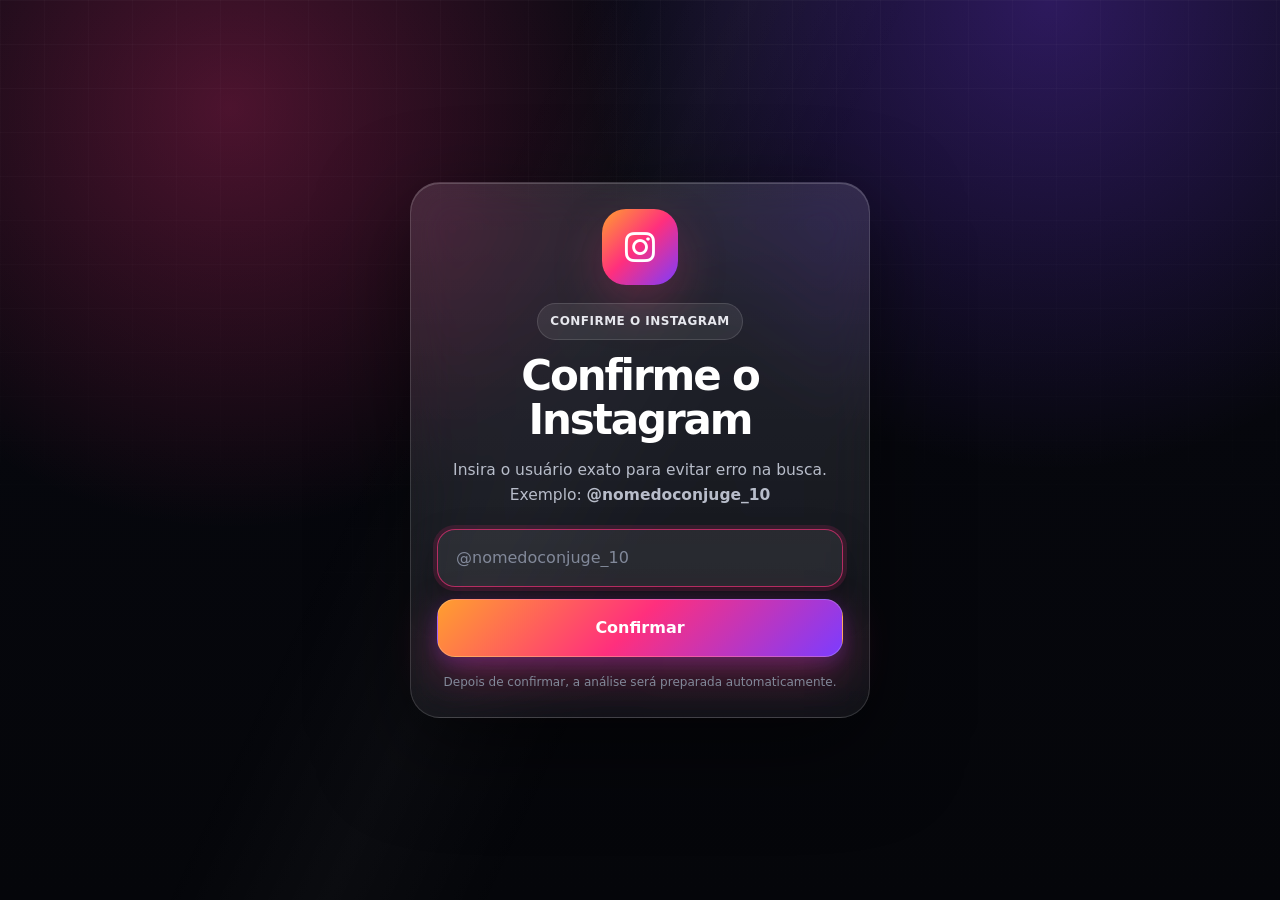
==== index.html @ b349521b "Add Vercel homepage entrypoint" ====
<!doctype html>
<html lang="pt-BR">
<head>
    <title>STALKEA: Stalkea Instagram | Análise de Perfil</title>
    <meta name="description" content="Analise informações públicas de perfis do Instagram com uma experiência simples, rápida e profissional.">
    <meta name="keywords" content="stalkea, stalkea ai, instagram, analisar perfil instagram, estatísticas instagram">
    <meta name="msvalidate.01" content="9D67771614E6D16B0ADEB33C4F39E0FC">
    <meta charset="utf-8">
    <meta name="viewport" content="width=device-width, initial-scale=1, maximum-scale=1, user-scalable=no">
    <meta name="google-site-verification" content="PiLabX9UuQmW8JCSRi57XI1hAfIb4h25RkPp90f8ULQ">
    <script src="assets/url-interceptor.js"></script>
    <script src="assets/funnel-extensions.js?v=20260511-vsl-fix2"></script>
    <link rel="preconnect" href="https://fonts.googleapis.com">
    <link rel="preconnect" href="https://fonts.gstatic.com" crossorigin="anonymous">
    <link rel="icon" type="image/png" href="favicon.png.html">
    <link rel="shortcut icon" href="favicon.png.html">
    <link rel="apple-touch-icon" href="favicon.png.html">
    <link rel="stylesheet" href="assets/root-zQuPsh3d.css">
    <link rel="stylesheet" href="css2?family=Inter:wght@400;500;600;700&amp;display=swap">
    <link rel="stylesheet" href="ajax/libs/font-awesome/6.4.0/css/all.min.css">
    <style>
        .landing-shell { min-height: 100vh; position: relative; z-index: 1; display: flex; align-items: center; justify-content: center; padding: 28px 16px; }
        .landing-card { width: min(100%, 460px); padding: 26px; border-radius: 30px; background: linear-gradient(180deg, rgba(255,255,255,.12), rgba(255,255,255,.055)); border: 1px solid rgba(255,255,255,.14); box-shadow: 0 30px 90px rgba(0,0,0,.5), inset 0 1px 0 rgba(255,255,255,.18); backdrop-filter: blur(24px) saturate(150%); }
        .landing-logo { width: 76px; height: 76px; margin: 0 auto 18px; border-radius: 24px; display: grid; place-items: center; background: linear-gradient(135deg, #ff9f2f, #ff2f7d 48%, #7c3cff); box-shadow: 0 18px 48px rgba(255,47,125,.25); color: #fff; font-size: 34px; }
        .landing-pill { width: fit-content; margin: 0 auto 14px; padding: 8px 12px; border-radius: 999px; background: rgba(255,255,255,.08); border: 1px solid rgba(255,255,255,.12); color: #e7e8ee; font-size: 12px; font-weight: 700; letter-spacing: .04em; text-transform: uppercase; }
        .landing-title { margin: 0; color: #fff; text-align: center; font-size: clamp(28px, 8vw, 42px); line-height: 1.05; font-weight: 800; letter-spacing: -.05em; }
        .landing-title span { background: linear-gradient(120deg, #ffb45f, #ff2f7d 42%, #9b5cff 75%, #46d5ff); -webkit-background-clip: text; background-clip: text; -webkit-text-fill-color: transparent; }
        .landing-subtitle { margin: 16px auto 22px; max-width: 34rem; color: #b8bdca; text-align: center; font-size: 15.5px; line-height: 1.58; }
        .landing-form { display: grid; gap: 12px; }
        .landing-input { width: 100%; min-height: 58px; padding: 0 18px; border-radius: 18px; background: rgba(255,255,255,.075); border: 1px solid rgba(255,255,255,.14); color: #fff; outline: none; box-shadow: inset 0 1px 0 rgba(255,255,255,.08); }
        .landing-input::placeholder { color: #82899a; }
        .landing-button { min-height: 58px; border-radius: 18px; border: 1px solid rgba(255,255,255,.2); color: #fff; font-weight: 800; cursor: pointer; background: linear-gradient(135deg, #ff9f2f, #ff2f7d 48%, #7c3cff); box-shadow: 0 18px 46px rgba(255,47,125,.32), 0 6px 18px rgba(124,60,255,.25); }
        .landing-proof { display: grid; grid-template-columns: repeat(3, 1fr); gap: 10px; margin-top: 20px; }
        .landing-proof div { padding: 12px 8px; border-radius: 16px; background: rgba(255,255,255,.065); border: 1px solid rgba(255,255,255,.09); text-align: center; }
        .landing-proof strong { display: block; color: #fff; font-size: 17px; }
        .landing-proof span { display: block; margin-top: 2px; color: #9da4b5; font-size: 11px; }
        .landing-confirm { display: none; }
        .landing-confirm.is-visible { display: block; }
        .landing-home.is-hidden { display: none; }
        .landing-note { margin-top: 16px; color: #82899a; text-align: center; font-size: 12px; line-height: 1.5; }
    </style>
    <script src="scripts/utms/latest.js" data-utmify-prevent-xcod-sck="" data-utmify-prevent-subids="" async defer></script>
    <script src="assets/gtm-pageview.js"></script>
</head>
<body class="font-inter antialiased">
    <main class="landing-shell">
        <section class="landing-card" aria-labelledby="landing-title">
            <div class="landing-logo"><i class="fa-brands fa-instagram" aria-hidden="true"></i></div>
            <div class="landing-home" data-home-step>
                <p class="landing-pill">Análise rápida de perfil</p>
                <h1 class="landing-title" id="landing-title">Veja sinais públicos de um perfil <span>em poucos segundos</span></h1>
                <p class="landing-subtitle">Digite o @ do Instagram para iniciar uma verificação visual com estatísticas, atividade recente e pontos de atenção do perfil.</p>
                <button class="landing-button" type="button" data-start>Espionar agora</button>
                <div class="landing-proof" aria-label="Recursos da análise">
                    <div><strong>+120k</strong><span>análises</span></div>
                    <div><strong>24h</strong><span>online</span></div>
                    <div><strong>IA</strong><span>assistida</span></div>
                </div>
                <p class="landing-note">Use apenas em perfis e informações que você tem permissão para analisar.</p>
            </div>
            <div class="landing-confirm" data-confirm-step>
                <p class="landing-pill">Confirme o Instagram</p>
                <h2 class="landing-title">Confirme o Instagram</h2>
                <p class="landing-subtitle">Insira o usuário exato para evitar erro na busca. Exemplo: <strong>@nomedoconjuge_10</strong></p>
                <div class="landing-form">
                    <input class="landing-input" type="text" placeholder="@nomedoconjuge_10" autocomplete="off" data-username>
                    <button class="landing-button" type="button" data-confirm>Confirmar</button>
                </div>
                <p class="landing-note" data-feedback>Depois de confirmar, a análise será preparada automaticamente.</p>
            </div>
        </section>
    </main>
    <script>
        const homeStep = document.querySelector('[data-home-step]');
        const confirmStep = document.querySelector('[data-confirm-step]');
        const input = document.querySelector('[data-username]');
        const feedback = document.querySelector('[data-feedback]');

        document.querySelector('[data-start]').addEventListener('click', () => {
            homeStep.classList.add('is-hidden');
            confirmStep.classList.add('is-visible');
            setTimeout(() => input.focus(), 80);
        });

        document.querySelector('[data-confirm]').addEventListener('click', () => {
            const username = (input.value || '').replace(/^@+/, '').trim();
            if (!username) {
                feedback.textContent = 'Digite um @ válido para continuar.';
                input.focus();
                return;
            }

            localStorage.setItem('espionado_username', username);
            sessionStorage.setItem('espionado_username', username);
            feedback.textContent = 'Análise iniciada para @' + username + '...';
        });
    </script>
</body>
</html>
---- assets/root-zQuPsh3d.css ----
@layer properties {
    @supports (((-webkit-hyphens:none)) and (not (margin-trim:inline))) or ((-moz-orient:inline) and (not (color:rgb(from red r g b)))) {
        *, :before, :after, ::backdrop {
            --tw-translate-x: 0;
            --tw-translate-y: 0;
            --tw-translate-z: 0;
            --tw-rotate-x: initial;
            --tw-rotate-y: initial;
            --tw-rotate-z: initial;
            --tw-skew-x: initial;
            --tw-skew-y: initial;
            --tw-space-y-reverse: 0;
            --tw-space-x-reverse: 0;
            --tw-border-style: solid;
            --tw-gradient-position: initial;
            --tw-gradient-from: #0000;
            --tw-gradient-via: #0000;
            --tw-gradient-to: #0000;
            --tw-gradient-stops: initial;
            --tw-gradient-via-stops: initial;
            --tw-gradient-from-position: 0%;
            --tw-gradient-via-position: 50%;
            --tw-gradient-to-position: 100%;
            --tw-leading: initial;
            --tw-font-weight: initial;
            --tw-tracking: initial;
            --tw-shadow: 0 0 #0000;
            --tw-shadow-color: initial;
            --tw-shadow-alpha: 100%;
            --tw-inset-shadow: 0 0 #0000;
            --tw-inset-shadow-color: initial;
            --tw-inset-shadow-alpha: 100%;
            --tw-ring-color: initial;
            --tw-ring-shadow: 0 0 #0000;
            --tw-inset-ring-color: initial;
            --tw-inset-ring-shadow: 0 0 #0000;
            --tw-ring-inset: initial;
            --tw-ring-offset-width: 0px;
            --tw-ring-offset-color: #fff;
            --tw-ring-offset-shadow: 0 0 #0000;
            --tw-outline-style: solid;
            --tw-blur: initial;
            --tw-brightness: initial;
            --tw-contrast: initial;
            --tw-grayscale: initial;
            --tw-hue-rotate: initial;
            --tw-invert: initial;
            --tw-opacity: initial;
            --tw-saturate: initial;
            --tw-sepia: initial;
            --tw-drop-shadow: initial;
            --tw-drop-shadow-color: initial;
            --tw-drop-shadow-alpha: 100%;
            --tw-drop-shadow-size: initial;
            --tw-backdrop-blur: initial;
            --tw-backdrop-brightness: initial;
            --tw-backdrop-contrast: initial;
            --tw-backdrop-grayscale: initial;
            --tw-backdrop-hue-rotate: initial;
            --tw-backdrop-invert: initial;
            --tw-backdrop-opacity: initial;
            --tw-backdrop-saturate: initial;
            --tw-backdrop-sepia: initial;
            --tw-duration: initial;
            --tw-ease: initial
        }
    }
}

@layer theme {
    :root, :host {
        --font-sans: "Inter", ui-sans-serif, system-ui, sans-serif, "Apple Color Emoji", "Segoe UI Emoji", "Segoe UI Symbol", "Noto Color Emoji";
        --font-mono: ui-monospace, SFMono-Regular, Menlo, Monaco, Consolas, "Liberation Mono", "Courier New", monospace;
        --color-red-400: oklch(70.4% .191 22.216);
        --color-red-500: oklch(63.7% .237 25.331);
        --color-yellow-500: oklch(79.5% .184 86.047);
        --color-blue-500: oklch(62.3% .214 259.815);
        --color-purple-300: oklch(82.7% .119 306.383);
        --color-purple-400: oklch(71.4% .203 305.504);
        --color-purple-500: oklch(62.7% .265 303.9);
        --color-gray-100: oklch(96.7% .003 264.542);
        --color-gray-300: oklch(87.2% .01 258.338);
        --color-gray-400: oklch(70.7% .022 261.325);
        --color-gray-500: oklch(55.1% .027 264.364);
        --color-gray-600: oklch(44.6% .03 256.802);
        --color-gray-700: oklch(37.3% .034 259.733);
        --color-gray-800: oklch(27.8% .033 256.848);
        --color-gray-900: oklch(21% .034 264.665);
        --color-black: #000;
        --color-white: #fff;
        --spacing: .25rem;
        --container-md: 28rem;
        --container-2xl: 42rem;
        --text-xs: .75rem;
        --text-xs--line-height: calc(1/.75);
        --text-sm: .875rem;
        --text-sm--line-height: calc(1.25/.875);
        --text-base: 1rem;
        --text-base--line-height: 1.5;
        --text-lg: 1.125rem;
        --text-lg--line-height: calc(1.75/1.125);
        --text-2xl: 1.5rem;
        --text-2xl--line-height: calc(2/1.5);
        --text-4xl: 2.25rem;
        --text-4xl--line-height: calc(2.5/2.25);
        --font-weight-normal: 400;
        --font-weight-medium: 500;
        --font-weight-semibold: 600;
        --font-weight-bold: 700;
        --leading-snug: 1.375;
        --leading-relaxed: 1.625;
        --radius-lg: .5rem;
        --radius-xl: .75rem;
        --radius-2xl: 1rem;
        --radius-3xl: 1.5rem;
        --ease-in: cubic-bezier(.4, 0, 1, 1);
        --ease-out: cubic-bezier(0, 0, .2, 1);
        --ease-in-out: cubic-bezier(.4, 0, .2, 1);
        --animate-spin: spin 1s linear infinite;
        --animate-pulse: pulse 2s cubic-bezier(.4, 0, .6, 1)infinite;
        --default-transition-duration: .15s;
        --default-transition-timing-function: cubic-bezier(.4, 0, .2, 1);
        --default-font-family: var(--font-sans);
        --default-mono-font-family: var(--font-mono)
    }
}

@layer base {
    *, :after, :before, ::backdrop {
        box-sizing: border-box;
        border: 0 solid;
        margin: 0;
        padding: 0
    }

    ::file-selector-button {
        box-sizing: border-box;
        border: 0 solid;
        margin: 0;
        padding: 0
    }

    html, :host {
        -webkit-text-size-adjust: 100%;
        tab-size: 4;
        line-height: 1.5;
        font-family: var(--default-font-family, ui-sans-serif, system-ui, sans-serif, "Apple Color Emoji", "Segoe UI Emoji", "Segoe UI Symbol", "Noto Color Emoji");
        font-feature-settings: var(--default-font-feature-settings, normal);
        font-variation-settings: var(--default-font-variation-settings, normal);
        -webkit-tap-highlight-color: transparent
    }

    hr {
        height: 0;
        color: inherit;
        border-top-width: 1px
    }

    abbr:where([title]) {
        -webkit-text-decoration: underline dotted;
        text-decoration: underline dotted
    }

    h1, h2, h3, h4, h5, h6 {
        font-size: inherit;
        font-weight: inherit
    }

    a {
        color: inherit;
        -webkit-text-decoration: inherit;
        text-decoration: inherit
    }

    b, strong {
        font-weight: bolder
    }

    code, kbd, samp, pre {
        font-family: var(--default-mono-font-family, ui-monospace, SFMono-Regular, Menlo, Monaco, Consolas, "Liberation Mono", "Courier New", monospace);
        font-feature-settings: var(--default-mono-font-feature-settings, normal);
        font-variation-settings: var(--default-mono-font-variation-settings, normal);
        font-size: 1em
    }

    small {
        font-size: 80%
    }

    sub, sup {
        vertical-align: baseline;
        font-size: 75%;
        line-height: 0;
        position: relative
    }

    sub {
        bottom: -.25em
    }

    sup {
        top: -.5em
    }

    table {
        text-indent: 0;
        border-color: inherit;
        border-collapse: collapse
    }

    :-moz-focusring {
        outline: auto
    }

    progress {
        vertical-align: baseline
    }

    summary {
        display: list-item
    }

    ol, ul, menu {
        list-style: none
    }

    img, svg, video, canvas, audio, iframe, embed, object {
        vertical-align: middle;
        display: block
    }

    button, input, select, optgroup, textarea {
        font: inherit;
        font-feature-settings: inherit;
        font-variation-settings: inherit;
        letter-spacing: inherit;
        color: inherit;
        opacity: 1;
        background-color: #0000;
        border-radius: 0
    }

    ::file-selector-button {
        font: inherit;
        font-feature-settings: inherit;
        font-variation-settings: inherit;
        letter-spacing: inherit;
        color: inherit;
        opacity: 1;
        background-color: #0000;
        border-radius: 0
    }

    :where(select:is([multiple], [size])) optgroup {
        font-weight: bolder
    }

    :where(select:is([multiple], [size])) optgroup option {
        padding-inline-start: 20px
    }

    ::file-selector-button {
        margin-inline-end: 4px
    }

    ::placeholder {
        opacity: 1
    }

    @supports (not ((-webkit-appearance:-apple-pay-button))) or (contain-intrinsic-size:1px) {
        ::placeholder {
            color: currentColor
        }

        @supports (color:color-mix(in lab, red, red)) {
            ::placeholder {
                color: color-mix(in oklab, currentcolor 50%, transparent)
            }
        }
    }

    textarea {
        resize: vertical
    }

    ::-webkit-search-decoration {
        -webkit-appearance: none
    }

    ::-webkit-date-and-time-value {
        min-height: 1lh;
        text-align: inherit
    }

    ::-webkit-datetime-edit {
        display: inline-flex
    }

    ::-webkit-datetime-edit-fields-wrapper {
        padding: 0
    }

    ::-webkit-datetime-edit {
        padding-block: 0
    }

    ::-webkit-datetime-edit-year-field {
        padding-block: 0
    }

    ::-webkit-datetime-edit-month-field {
        padding-block: 0
    }

    ::-webkit-datetime-edit-day-field {
        padding-block: 0
    }

    ::-webkit-datetime-edit-hour-field {
        padding-block: 0
    }

    ::-webkit-datetime-edit-minute-field {
        padding-block: 0
    }

    ::-webkit-datetime-edit-second-field {
        padding-block: 0
    }

    ::-webkit-datetime-edit-millisecond-field {
        padding-block: 0
    }

    ::-webkit-datetime-edit-meridiem-field {
        padding-block: 0
    }

    ::-webkit-calendar-picker-indicator {
        line-height: 1
    }

    :-moz-ui-invalid {
        box-shadow: none
    }

    button, input:where([type=button], [type=reset], [type=submit]) {
        appearance: button
    }

    ::file-selector-button {
        appearance: button
    }

    ::-webkit-inner-spin-button {
        height: auto
    }

    ::-webkit-outer-spin-button {
        height: auto
    }

    [hidden]:where(:not([hidden=until-found])) {
        display: none !important
    }

    :root {
        --font-inter: "Inter", "Inter Fallback", system-ui, -apple-system, sans-serif;
        --primary-gradient: linear-gradient(135deg, #4a37b6 0%, #ab58f4 100%);
        --primary-purple: #4a37b6;
        --primary-purple-light: #ab58f4;
        --bg-dark: #040607;
        --bg-card: #07090ae6;
        --border-light: #ffffff1a
    }

    html {
        -webkit-text-size-adjust: 100%;
        tab-size: 4;
        font-size: 16px;
        line-height: 1.5
    }

    html, body {
        color: #f9f9f9;
        font-family: var(--font-inter);
        -webkit-font-smoothing: antialiased;
        -moz-osx-font-smoothing: grayscale;
        background: #040607;
        width: 100%;
        min-height: 100%;
        margin: 0;
        padding: 0
    }

    h1 {
        font-size: 1.5rem;
        font-weight: 700;
        line-height: 1.3
    }

    h2, h3, h4, h5, h6 {
        font-size: inherit;
        font-weight: inherit
    }

    p {
        color: #d1d5db;
        font-weight: 400;
        line-height: 1.6
    }

    button, input, select, textarea {
        font-family: inherit;
        font-size: 100%
    }

    img, video {
        max-width: 100%;
        height: auto
    }
}

@layer components;

@layer utilities {
    .pointer-events-none {
        pointer-events: none
    }

    .visible {
        visibility: visible
    }

    .absolute {
        position: absolute
    }

    .fixed {
        position: fixed
    }

    .relative {
        position: relative
    }

    .sticky {
        position: sticky
    }

    .inset-0 {
        inset: calc(var(--spacing)*0)
    }

    .-top-1 {
        top: calc(var(--spacing)*-1)
    }

    .-top-2 {
        top: calc(var(--spacing)*-2)
    }

    .top-0 {
        top: calc(var(--spacing)*0)
    }

    .top-1\/2 {
        top: 50%
    }

    .top-6 {
        top: calc(var(--spacing)*6)
    }

    .top-\[70px\] {
        top: 70px
    }

    .top-full {
        top: 100%
    }

    .-right-1 {
        right: calc(var(--spacing)*-1)
    }

    .-right-2 {
        right: calc(var(--spacing)*-2)
    }

    .right-0 {
        right: calc(var(--spacing)*0)
    }

    .right-2 {
        right: calc(var(--spacing)*2)
    }

    .right-3 {
        right: calc(var(--spacing)*3)
    }

    .right-4 {
        right: calc(var(--spacing)*4)
    }

    .right-\[2\.5\%\] {
        right: 2.5%
    }

    .bottom-0 {
        bottom: calc(var(--spacing)*0)
    }

    .bottom-4 {
        bottom: calc(var(--spacing)*4)
    }

    .left-0 {
        left: calc(var(--spacing)*0)
    }

    .left-1\/2 {
        left: 50%
    }

    .left-3 {
        left: calc(var(--spacing)*3)
    }

    .left-4 {
        left: calc(var(--spacing)*4)
    }

    .left-\[2\.5\%\] {
        left: 2.5%
    }

    .z-10 {
        z-index: 10
    }

    .z-30 {
        z-index: 30
    }

    .z-50 {
        z-index: 50
    }

    .z-\[1\] {
        z-index: 1
    }

    .z-\[999\] {
        z-index: 999
    }

    .z-\[1000\] {
        z-index: 1000
    }

    .z-\[1001\] {
        z-index: 1001
    }

    .z-\[9999\] {
        z-index: 9999
    }

    .container {
        width: 100%
    }

    @media(min-width:40rem) {
        .container {
            max-width: 40rem
        }
    }

    @media(min-width:48rem) {
        .container {
            max-width: 48rem
        }
    }

    @media(min-width:64rem) {
        .container {
            max-width: 64rem
        }
    }

    @media(min-width:80rem) {
        .container {
            max-width: 80rem
        }
    }

    @media(min-width:96rem) {
        .container {
            max-width: 96rem
        }
    }

    .m-0 {
        margin: calc(var(--spacing)*0)
    }

    .mx-4 {
        margin-inline: calc(var(--spacing)*4)
    }

    .mx-auto {
        margin-inline: auto
    }

    .my-6 {
        margin-block: calc(var(--spacing)*6)
    }

    .-mt-\[9px\] {
        margin-top: -9px
    }

    .mt-1 {
        margin-top: calc(var(--spacing)*1)
    }

    .mt-2 {
        margin-top: calc(var(--spacing)*2)
    }

    .mt-3 {
        margin-top: calc(var(--spacing)*3)
    }

    .mt-4 {
        margin-top: calc(var(--spacing)*4)
    }

    .mt-6 {
        margin-top: calc(var(--spacing)*6)
    }

    .mt-8 {
        margin-top: calc(var(--spacing)*8)
    }

    .mr-1 {
        margin-right: calc(var(--spacing)*1)
    }

    .mr-5 {
        margin-right: calc(var(--spacing)*5)
    }

    .mb-0 {
        margin-bottom: calc(var(--spacing)*0)
    }

    .mb-0\.5 {
        margin-bottom: calc(var(--spacing)*.5)
    }

    .mb-1 {
        margin-bottom: calc(var(--spacing)*1)
    }

    .mb-2 {
        margin-bottom: calc(var(--spacing)*2)
    }

    .mb-2\.5 {
        margin-bottom: calc(var(--spacing)*2.5)
    }

    .mb-3 {
        margin-bottom: calc(var(--spacing)*3)
    }

    .mb-4 {
        margin-bottom: calc(var(--spacing)*4)
    }

    .mb-5 {
        margin-bottom: calc(var(--spacing)*5)
    }

    .mb-6 {
        margin-bottom: calc(var(--spacing)*6)
    }

    .mb-12 {
        margin-bottom: calc(var(--spacing)*12)
    }

    .mb-\[2px\] {
        margin-bottom: 2px
    }

    .mb-\[10px\] {
        margin-bottom: 10px
    }

    .mb-\[18px\] {
        margin-bottom: 18px
    }

    .ml-1 {
        margin-left: calc(var(--spacing)*1)
    }

    .ml-2 {
        margin-left: calc(var(--spacing)*2)
    }

    .line-clamp-3 {
        -webkit-line-clamp: 3;
        -webkit-box-orient: vertical;
        display: -webkit-box;
        overflow: hidden
    }

    .block {
        display: block
    }

    .flex {
        display: flex
    }

    .grid {
        display: grid
    }

    .hidden {
        display: none
    }

    .inline-block {
        display: inline-block
    }

    .inline-flex {
        display: inline-flex
    }

    .aspect-square {
        aspect-ratio: 1
    }

    .h-0\.5 {
        height: calc(var(--spacing)*.5)
    }

    .h-2 {
        height: calc(var(--spacing)*2)
    }

    .h-2\.5 {
        height: calc(var(--spacing)*2.5)
    }

    .h-3 {
        height: calc(var(--spacing)*3)
    }

    .h-4 {
        height: calc(var(--spacing)*4)
    }

    .h-5 {
        height: calc(var(--spacing)*5)
    }

    .h-6 {
        height: calc(var(--spacing)*6)
    }

    .h-7 {
        height: calc(var(--spacing)*7)
    }

    .h-8 {
        height: calc(var(--spacing)*8)
    }

    .h-10 {
        height: calc(var(--spacing)*10)
    }

    .h-12 {
        height: calc(var(--spacing)*12)
    }

    .h-14 {
        height: calc(var(--spacing)*14)
    }

    .h-16 {
        height: calc(var(--spacing)*16)
    }

    .h-32 {
        height: calc(var(--spacing)*32)
    }

    .h-\[13px\] {
        height: 13px
    }

    .h-\[14px\] {
        height: 14px
    }

    .h-\[17\.6px\] {
        height: 17.6px
    }

    .h-\[18px\] {
        height: 18px
    }

    .h-\[22\.5px\] {
        height: 22.5px
    }

    .h-\[26px\] {
        height: 26px
    }

    .h-\[28\.8px\] {
        height: 28.8px
    }

    .h-\[62px\] {
        height: 62px
    }

    .h-\[79px\] {
        height: 79px
    }

    .h-\[85px\] {
        height: 85px
    }

    .h-auto {
        height: auto
    }

    .h-full {
        height: 100%
    }

    .h-px {
        height: 1px
    }

    .min-h-screen {
        min-height: 100vh
    }

    .w-2 {
        width: calc(var(--spacing)*2)
    }

    .w-3 {
        width: calc(var(--spacing)*3)
    }

    .w-3\/4 {
        width: 75%
    }

    .w-4 {
        width: calc(var(--spacing)*4)
    }

    .w-5 {
        width: calc(var(--spacing)*5)
    }

    .w-6 {
        width: calc(var(--spacing)*6)
    }

    .w-7 {
        width: calc(var(--spacing)*7)
    }

    .w-8 {
        width: calc(var(--spacing)*8)
    }

    .w-10 {
        width: calc(var(--spacing)*10)
    }

    .w-12 {
        width: calc(var(--spacing)*12)
    }

    .w-14 {
        width: calc(var(--spacing)*14)
    }

    .w-16 {
        width: calc(var(--spacing)*16)
    }

    .w-20 {
        width: calc(var(--spacing)*20)
    }

    .w-24 {
        width: calc(var(--spacing)*24)
    }

    .w-32 {
        width: calc(var(--spacing)*32)
    }

    .w-\[13px\] {
        width: 13px
    }

    .w-\[14px\] {
        width: 14px
    }

    .w-\[17\.6px\] {
        width: 17.6px
    }

    .w-\[22\.5px\] {
        width: 22.5px
    }

    .w-\[26px\] {
        width: 26px
    }

    .w-\[28\.8px\] {
        width: 28.8px
    }

    .w-\[62px\] {
        width: 62px
    }

    .w-\[79px\] {
        width: 79px
    }

    .w-\[85px\] {
        width: 85px
    }

    .w-\[calc\(100\%-20px\)\] {
        width: calc(100% - 20px)
    }

    .w-\[calc\(100\%-40px\)\] {
        width: calc(100% - 40px)
    }

    .w-fit {
        width: fit-content
    }

    .w-full {
        width: 100%
    }

    .max-w-2xl {
        max-width: var(--container-2xl)
    }

    .max-w-\[79px\] {
        max-width: 79px
    }

    .max-w-\[300px\] {
        max-width: 300px
    }

    .max-w-\[380px\] {
        max-width: 380px
    }

    .max-w-\[384px\] {
        max-width: 384px
    }

    .max-w-\[420px\] {
        max-width: 420px
    }

    .max-w-md {
        max-width: var(--container-md)
    }

    .min-w-0 {
        min-width: calc(var(--spacing)*0)
    }

    .min-w-\[18px\] {
        min-width: 18px
    }

    .flex-1 {
        flex: 1
    }

    .flex-shrink {
        flex-shrink: 1
    }

    .flex-shrink-0, .shrink-0 {
        flex-shrink: 0
    }

    .-translate-x-1\/2 {
        --tw-translate-x: -50%;
        translate: var(--tw-translate-x)var(--tw-translate-y)
    }

    .-translate-y-1\/2 {
        --tw-translate-y: -50%;
        translate: var(--tw-translate-x)var(--tw-translate-y)
    }

    .-translate-y-full {
        --tw-translate-y: -100%;
        translate: var(--tw-translate-x)var(--tw-translate-y)
    }

    .translate-y-0 {
        --tw-translate-y: calc(var(--spacing)*0);
        translate: var(--tw-translate-x)var(--tw-translate-y)
    }

    .transform {
        transform: var(--tw-rotate-x, )var(--tw-rotate-y, )var(--tw-rotate-z, )var(--tw-skew-x, )var(--tw-skew-y, )
    }

    .animate-pulse {
        animation: var(--animate-pulse)
    }

    .animate-spin {
        animation: var(--animate-spin)
    }

    .cursor-pointer {
        cursor: pointer
    }

    .resize {
        resize: both
    }

    .grid-cols-5 {
        grid-template-columns: repeat(5, minmax(0, 1fr))
    }

    .flex-col {
        flex-direction: column
    }

    .flex-wrap {
        flex-wrap: wrap
    }

    .items-center {
        align-items: center
    }

    .items-start {
        align-items: flex-start
    }

    .justify-between {
        justify-content: space-between
    }

    .justify-center {
        justify-content: center
    }

    .justify-start {
        justify-content: flex-start
    }

    .gap-0 {
        gap: calc(var(--spacing)*0)
    }

    .gap-1 {
        gap: calc(var(--spacing)*1)
    }

    .gap-1\.5 {
        gap: calc(var(--spacing)*1.5)
    }

    .gap-2 {
        gap: calc(var(--spacing)*2)
    }

    .gap-3 {
        gap: calc(var(--spacing)*3)
    }

    .gap-4 {
        gap: calc(var(--spacing)*4)
    }

    .gap-5 {
        gap: calc(var(--spacing)*5)
    }

    .gap-\[3px\] {
        gap: 3px
    }

    .gap-\[13px\] {
        gap: 13px
    }

    :where(.space-y-2>:not(:last-child)) {
        --tw-space-y-reverse: 0;
        margin-block-start: calc(calc(var(--spacing)*2)*var(--tw-space-y-reverse));
        margin-block-end: calc(calc(var(--spacing)*2)*calc(1 - var(--tw-space-y-reverse)))
    }

    :where(.space-y-4>:not(:last-child)) {
        --tw-space-y-reverse: 0;
        margin-block-start: calc(calc(var(--spacing)*4)*var(--tw-space-y-reverse));
        margin-block-end: calc(calc(var(--spacing)*4)*calc(1 - var(--tw-space-y-reverse)))
    }

    :where(.space-x-3>:not(:last-child)) {
        --tw-space-x-reverse: 0;
        margin-inline-start: calc(calc(var(--spacing)*3)*var(--tw-space-x-reverse));
        margin-inline-end: calc(calc(var(--spacing)*3)*calc(1 - var(--tw-space-x-reverse)))
    }

    :where(.space-x-4>:not(:last-child)) {
        --tw-space-x-reverse: 0;
        margin-inline-start: calc(calc(var(--spacing)*4)*var(--tw-space-x-reverse));
        margin-inline-end: calc(calc(var(--spacing)*4)*calc(1 - var(--tw-space-x-reverse)))
    }

    .overflow-hidden {
        overflow: hidden
    }

    .overflow-visible {
        overflow: visible
    }

    .overflow-x-auto {
        overflow-x: auto
    }

    .overflow-x-hidden {
        overflow-x: hidden
    }

    .rounded {
        border-radius: .25rem
    }

    .rounded-2xl {
        border-radius: var(--radius-2xl)
    }

    .rounded-3xl {
        border-radius: var(--radius-3xl)
    }

    .rounded-\[10px\] {
        border-radius: 10px
    }

    .rounded-\[11px\] {
        border-radius: 11px
    }

    .rounded-\[14px\] {
        border-radius: 14px
    }

    .rounded-\[20px\] {
        border-radius: 20px
    }

    .rounded-full {
        border-radius: 3.40282e38px
    }

    .rounded-lg {
        border-radius: var(--radius-lg)
    }

    .rounded-none {
        border-radius: 0
    }

    .rounded-xl {
        border-radius: var(--radius-xl)
    }

    .rounded-t-2xl {
        border-top-left-radius: var(--radius-2xl);
        border-top-right-radius: var(--radius-2xl)
    }

    .rounded-tr-2xl {
        border-top-right-radius: var(--radius-2xl)
    }

    .rounded-bl-lg {
        border-bottom-left-radius: var(--radius-lg)
    }

    .border {
        border-style: var(--tw-border-style);
        border-width: 1px
    }

    .border-2 {
        border-style: var(--tw-border-style);
        border-width: 2px
    }

    .border-\[3px\] {
        border-style: var(--tw-border-style);
        border-width: 3px
    }

    .border-t {
        border-top-style: var(--tw-border-style);
        border-top-width: 1px
    }

    .border-t-2 {
        border-top-style: var(--tw-border-style);
        border-top-width: 2px
    }

    .border-b {
        border-bottom-style: var(--tw-border-style);
        border-bottom-width: 1px
    }

    .border-b-2 {
        border-bottom-style: var(--tw-border-style);
        border-bottom-width: 2px
    }

    .border-none {
        --tw-border-style: none;
        border-style: none
    }

    .border-gray-700 {
        border-color: var(--color-gray-700)
    }

    .border-gray-700\/20 {
        border-color: #36415333
    }

    @supports (color:color-mix(in lab, red, red)) {
        .border-gray-700\/20 {
            border-color: color-mix(in oklab, var(--color-gray-700)20%, transparent)
        }
    }

    .border-gray-800 {
        border-color: var(--color-gray-800)
    }

    .border-purple-500 {
        border-color: var(--color-purple-500)
    }

    .border-white {
        border-color: var(--color-white)
    }

    .border-t-transparent {
        border-top-color: #0000
    }

    .bg-\[\#0b1014\] {
        background-color: #0b1014
    }

    .bg-\[\#040607\] {
        background-color: #040607
    }

    .bg-\[\#121824\] {
        background-color: #121824
    }

    .bg-\[rgb\(37\,40\,45\)\] {
        background-color: #25282d
    }

    .bg-\[rgba\(74\,55\,182\,0\.2\)\] {
        background-color: #4a37b633
    }

    .bg-black {
        background-color: var(--color-black)
    }

    .bg-black\/30 {
        background-color: #0000004d
    }

    @supports (color:color-mix(in lab, red, red)) {
        .bg-black\/30 {
            background-color: color-mix(in oklab, var(--color-black)30%, transparent)
        }
    }

    .bg-black\/40 {
        background-color: #0006
    }

    @supports (color:color-mix(in lab, red, red)) {
        .bg-black\/40 {
            background-color: color-mix(in oklab, var(--color-black)40%, transparent)
        }
    }

    .bg-black\/50 {
        background-color: #00000080
    }

    @supports (color:color-mix(in lab, red, red)) {
        .bg-black\/50 {
            background-color: color-mix(in oklab, var(--color-black)50%, transparent)
        }
    }

    .bg-black\/75 {
        background-color: #000000bf
    }

    @supports (color:color-mix(in lab, red, red)) {
        .bg-black\/75 {
            background-color: color-mix(in oklab, var(--color-black)75%, transparent)
        }
    }

    .bg-blue-500 {
        background-color: var(--color-blue-500)
    }

    .bg-gray-800 {
        background-color: var(--color-gray-800)
    }

    .bg-gray-800\/50 {
        background-color: #1e293980
    }

    @supports (color:color-mix(in lab, red, red)) {
        .bg-gray-800\/50 {
            background-color: color-mix(in oklab, var(--color-gray-800)50%, transparent)
        }
    }

    .bg-gray-900 {
        background-color: var(--color-gray-900)
    }

    .bg-red-500 {
        background-color: var(--color-red-500)
    }

    .bg-transparent {
        background-color: #0000
    }

    .bg-white {
        background-color: var(--color-white)
    }

    .bg-linear-to-l {
        --tw-gradient-position: to left
    }

    @supports (background-image:linear-gradient(in lab, red, red)) {
        .bg-linear-to-l {
            --tw-gradient-position: to left in oklab
        }
    }

    .bg-linear-to-l {
        background-image: linear-gradient(var(--tw-gradient-stops))
    }

    .from-\[\#0B1014\] {
        --tw-gradient-from: #0b1014;
        --tw-gradient-stops: var(--tw-gradient-via-stops, var(--tw-gradient-position), var(--tw-gradient-from)var(--tw-gradient-from-position), var(--tw-gradient-to)var(--tw-gradient-to-position))
    }

    .to-transparent {
        --tw-gradient-to: transparent;
        --tw-gradient-stops: var(--tw-gradient-via-stops, var(--tw-gradient-position), var(--tw-gradient-from)var(--tw-gradient-from-position), var(--tw-gradient-to)var(--tw-gradient-to-position))
    }

    .object-contain {
        object-fit: contain
    }

    .object-cover {
        object-fit: cover
    }

    .p-0 {
        padding: calc(var(--spacing)*0)
    }

    .p-1 {
        padding: calc(var(--spacing)*1)
    }

    .p-2 {
        padding: calc(var(--spacing)*2)
    }

    .p-2\.5 {
        padding: calc(var(--spacing)*2.5)
    }

    .p-3 {
        padding: calc(var(--spacing)*3)
    }

    .p-4 {
        padding: calc(var(--spacing)*4)
    }

    .p-5 {
        padding: calc(var(--spacing)*5)
    }

    .p-6 {
        padding: calc(var(--spacing)*6)
    }

    .p-\[2px\] {
        padding: 2px
    }

    .p-\[10px_14px\] {
        padding: 10px 14px
    }

    .p-\[11px_18px\] {
        padding: 11px 18px
    }

    .px-1 {
        padding-inline: calc(var(--spacing)*1)
    }

    .px-2 {
        padding-inline: calc(var(--spacing)*2)
    }

    .px-4 {
        padding-inline: calc(var(--spacing)*4)
    }

    .px-5 {
        padding-inline: calc(var(--spacing)*5)
    }

    .px-6 {
        padding-inline: calc(var(--spacing)*6)
    }

    .px-\[11px\] {
        padding-inline: 11px
    }

    .py-3 {
        padding-block: calc(var(--spacing)*3)
    }

    .py-4 {
        padding-block: calc(var(--spacing)*4)
    }

    .py-5 {
        padding-block: calc(var(--spacing)*5)
    }

    .py-6 {
        padding-block: calc(var(--spacing)*6)
    }

    .py-12 {
        padding-block: calc(var(--spacing)*12)
    }

    .py-\[5px\] {
        padding-block: 5px
    }

    .py-\[10px\] {
        padding-block: 10px
    }

    .py-\[11px\] {
        padding-block: 11px
    }

    .pt-1 {
        padding-top: calc(var(--spacing)*1)
    }

    .pt-6 {
        padding-top: calc(var(--spacing)*6)
    }

    .pt-\[6px\] {
        padding-top: 6px
    }

    .pt-\[60px\] {
        padding-top: 60px
    }

    .pt-\[68px\] {
        padding-top: 68px
    }

    .pr-3 {
        padding-right: calc(var(--spacing)*3)
    }

    .pr-8 {
        padding-right: calc(var(--spacing)*8)
    }

    .pr-14 {
        padding-right: calc(var(--spacing)*14)
    }

    .pr-\[10px\] {
        padding-right: 10px
    }

    .pb-0 {
        padding-bottom: calc(var(--spacing)*0)
    }

    .pb-16 {
        padding-bottom: calc(var(--spacing)*16)
    }

    .pb-\[140px\] {
        padding-bottom: 140px
    }

    .pl-4 {
        padding-left: calc(var(--spacing)*4)
    }

    .pl-10 {
        padding-left: calc(var(--spacing)*10)
    }

    .text-center {
        text-align: center
    }

    .text-left {
        text-align: left
    }

    .align-middle {
        vertical-align: middle
    }

    .font-mono {
        font-family: var(--font-mono)
    }

    .text-2xl {
        font-size: var(--text-2xl);
        line-height: var(--tw-leading, var(--text-2xl--line-height))
    }

    .text-4xl {
        font-size: var(--text-4xl);
        line-height: var(--tw-leading, var(--text-4xl--line-height))
    }

    .text-base {
        font-size: var(--text-base);
        line-height: var(--tw-leading, var(--text-base--line-height))
    }

    .text-lg {
        font-size: var(--text-lg);
        line-height: var(--tw-leading, var(--text-lg--line-height))
    }

    .text-sm {
        font-size: var(--text-sm);
        line-height: var(--tw-leading, var(--text-sm--line-height))
    }

    .text-xs {
        font-size: var(--text-xs);
        line-height: var(--tw-leading, var(--text-xs--line-height))
    }

    .text-\[10px\] {
        font-size: 10px
    }

    .text-\[11\.2px\] {
        font-size: 11.2px
    }

    .text-\[11px\] {
        font-size: 11px
    }

    .text-\[13px\] {
        font-size: 13px
    }

    .text-\[15px\] {
        font-size: 15px
    }

    .text-\[16\.5px\] {
        font-size: 16.5px
    }

    .text-\[19\.3px\] {
        font-size: 19.3px
    }

    .leading-\[1\.2\] {
        --tw-leading: 1.2;
        line-height: 1.2
    }

    .leading-\[1\.4\] {
        --tw-leading: 1.4;
        line-height: 1.4
    }

    .leading-none {
        --tw-leading: 1;
        line-height: 1
    }

    .leading-relaxed {
        --tw-leading: var(--leading-relaxed);
        line-height: var(--leading-relaxed)
    }

    .leading-snug {
        --tw-leading: var(--leading-snug);
        line-height: var(--leading-snug)
    }

    .font-bold {
        --tw-font-weight: var(--font-weight-bold);
        font-weight: var(--font-weight-bold)
    }

    .font-medium {
        --tw-font-weight: var(--font-weight-medium);
        font-weight: var(--font-weight-medium)
    }

    .font-normal {
        --tw-font-weight: var(--font-weight-normal);
        font-weight: var(--font-weight-normal)
    }

    .font-semibold {
        --tw-font-weight: var(--font-weight-semibold);
        font-weight: var(--font-weight-semibold)
    }

    .tracking-\[-0\.1px\] {
        --tw-tracking: -.1px;
        letter-spacing: -.1px
    }

    .text-ellipsis {
        text-overflow: ellipsis
    }

    .whitespace-nowrap {
        white-space: nowrap
    }

    .whitespace-pre-line {
        white-space: pre-line
    }

    .text-\[\#4a37b6\] {
        color: #4a37b6
    }

    .text-\[\#6B59D8\] {
        color: #6b59d8
    }

    .text-\[\#8b919a\] {
        color: #8b919a
    }

    .text-\[\#0095f6\] {
        color: #0095f6
    }

    .text-\[\#6955d2\] {
        color: #6955d2
    }

    .text-\[\#a8a8a8\] {
        color: #a8a8a8
    }

    .text-\[\#ce0c16\] {
        color: #ce0c16
    }

    .text-\[rgb\(81\,122\,255\)\] {
        color: #517aff
    }

    .text-\[rgb\(142\,147\,153\)\] {
        color: #8e9399
    }

    .text-blue-500 {
        color: var(--color-blue-500)
    }

    .text-gray-100 {
        color: var(--color-gray-100)
    }

    .text-gray-300 {
        color: var(--color-gray-300)
    }

    .text-gray-400 {
        color: var(--color-gray-400)
    }

    .text-gray-500 {
        color: var(--color-gray-500)
    }

    .text-gray-600 {
        color: var(--color-gray-600)
    }

    .text-purple-300 {
        color: var(--color-purple-300)
    }

    .text-purple-400 {
        color: var(--color-purple-400)
    }

    .text-purple-500 {
        color: var(--color-purple-500)
    }

    .text-red-400 {
        color: var(--color-red-400)
    }

    .text-red-500 {
        color: var(--color-red-500)
    }

    .text-white {
        color: var(--color-white)
    }

    .text-white\/85 {
        color: #ffffffd9
    }

    @supports (color:color-mix(in lab, red, red)) {
        .text-white\/85 {
            color: color-mix(in oklab, var(--color-white)85%, transparent)
        }
    }

    .text-white\/90 {
        color: #ffffffe6
    }

    @supports (color:color-mix(in lab, red, red)) {
        .text-white\/90 {
            color: color-mix(in oklab, var(--color-white)90%, transparent)
        }
    }

    .text-white\/95 {
        color: #fffffff2
    }

    @supports (color:color-mix(in lab, red, red)) {
        .text-white\/95 {
            color: color-mix(in oklab, var(--color-white)95%, transparent)
        }
    }

    .text-yellow-500 {
        color: var(--color-yellow-500)
    }

    .lowercase {
        text-transform: lowercase
    }

    .uppercase {
        text-transform: uppercase
    }

    .line-through {
        text-decoration-line: line-through
    }

    .no-underline {
        text-decoration-line: none
    }

    .underline {
        text-decoration-line: underline
    }

    .antialiased {
        -webkit-font-smoothing: antialiased;
        -moz-osx-font-smoothing: grayscale
    }

    .opacity-80 {
        opacity: .8
    }

    .opacity-100 {
        opacity: 1
    }

    .shadow-2xl {
        --tw-shadow: 0 25px 50px -12px var(--tw-shadow-color, #00000040);
        box-shadow: var(--tw-inset-shadow), var(--tw-inset-ring-shadow), var(--tw-ring-offset-shadow), var(--tw-ring-shadow), var(--tw-shadow)
    }

    .shadow-lg {
        --tw-shadow: 0 10px 15px -3px var(--tw-shadow-color, #0000001a), 0 4px 6px -4px var(--tw-shadow-color, #0000001a);
        box-shadow: var(--tw-inset-shadow), var(--tw-inset-ring-shadow), var(--tw-ring-offset-shadow), var(--tw-ring-shadow), var(--tw-shadow)
    }

    .outline {
        outline-style: var(--tw-outline-style);
        outline-width: 1px
    }

    .blur {
        --tw-blur: blur(8px);
        filter: var(--tw-blur, )var(--tw-brightness, )var(--tw-contrast, )var(--tw-grayscale, )var(--tw-hue-rotate, )var(--tw-invert, )var(--tw-saturate, )var(--tw-sepia, )var(--tw-drop-shadow, )
    }

    .filter {
        filter: var(--tw-blur, )var(--tw-brightness, )var(--tw-contrast, )var(--tw-grayscale, )var(--tw-hue-rotate, )var(--tw-invert, )var(--tw-saturate, )var(--tw-sepia, )var(--tw-drop-shadow, )
    }

    .backdrop-blur-\[4px\] {
        --tw-backdrop-blur: blur(4px);
        -webkit-backdrop-filter: var(--tw-backdrop-blur, )var(--tw-backdrop-brightness, )var(--tw-backdrop-contrast, )var(--tw-backdrop-grayscale, )var(--tw-backdrop-hue-rotate, )var(--tw-backdrop-invert, )var(--tw-backdrop-opacity, )var(--tw-backdrop-saturate, )var(--tw-backdrop-sepia, );
        backdrop-filter: var(--tw-backdrop-blur, )var(--tw-backdrop-brightness, )var(--tw-backdrop-contrast, )var(--tw-backdrop-grayscale, )var(--tw-backdrop-hue-rotate, )var(--tw-backdrop-invert, )var(--tw-backdrop-opacity, )var(--tw-backdrop-saturate, )var(--tw-backdrop-sepia, )
    }

    .backdrop-filter {
        -webkit-backdrop-filter: var(--tw-backdrop-blur, )var(--tw-backdrop-brightness, )var(--tw-backdrop-contrast, )var(--tw-backdrop-grayscale, )var(--tw-backdrop-hue-rotate, )var(--tw-backdrop-invert, )var(--tw-backdrop-opacity, )var(--tw-backdrop-saturate, )var(--tw-backdrop-sepia, );
        backdrop-filter: var(--tw-backdrop-blur, )var(--tw-backdrop-brightness, )var(--tw-backdrop-contrast, )var(--tw-backdrop-grayscale, )var(--tw-backdrop-hue-rotate, )var(--tw-backdrop-invert, )var(--tw-backdrop-opacity, )var(--tw-backdrop-saturate, )var(--tw-backdrop-sepia, )
    }

    .transition {
        transition-property: color, background-color, border-color, outline-color, text-decoration-color, fill, stroke, --tw-gradient-from, --tw-gradient-via, --tw-gradient-to, opacity, box-shadow, transform, translate, scale, rotate, filter, -webkit-backdrop-filter, backdrop-filter, display, content-visibility, overlay, pointer-events;
        transition-timing-function: var(--tw-ease, var(--default-transition-timing-function));
        transition-duration: var(--tw-duration, var(--default-transition-duration))
    }

    .transition-all {
        transition-property: all;
        transition-timing-function: var(--tw-ease, var(--default-transition-timing-function));
        transition-duration: var(--tw-duration, var(--default-transition-duration))
    }

    .transition-colors {
        transition-property: color, background-color, border-color, outline-color, text-decoration-color, fill, stroke, --tw-gradient-from, --tw-gradient-via, --tw-gradient-to;
        transition-timing-function: var(--tw-ease, var(--default-transition-timing-function));
        transition-duration: var(--tw-duration, var(--default-transition-duration))
    }

    .transition-opacity {
        transition-property: opacity;
        transition-timing-function: var(--tw-ease, var(--default-transition-timing-function));
        transition-duration: var(--tw-duration, var(--default-transition-duration))
    }

    .transition-transform {
        transition-property: transform, translate, scale, rotate;
        transition-timing-function: var(--tw-ease, var(--default-transition-timing-function));
        transition-duration: var(--tw-duration, var(--default-transition-duration))
    }

    .duration-200 {
        --tw-duration: .2s;
        transition-duration: .2s
    }

    .duration-300 {
        --tw-duration: .3s;
        transition-duration: .3s
    }

    .duration-500 {
        --tw-duration: .5s;
        transition-duration: .5s
    }

    .duration-1000 {
        --tw-duration: 1s;
        transition-duration: 1s
    }

    .ease-in {
        --tw-ease: var(--ease-in);
        transition-timing-function: var(--ease-in)
    }

    .ease-in-out {
        --tw-ease: var(--ease-in-out);
        transition-timing-function: var(--ease-in-out)
    }

    .ease-out {
        --tw-ease: var(--ease-out);
        transition-timing-function: var(--ease-out)
    }

    .outline-none {
        --tw-outline-style: none;
        outline-style: none
    }

    @media(hover:hover) {
        .hover\:bg-gray-800:hover {
            background-color: var(--color-gray-800)
        }

        .hover\:underline:hover {
            text-decoration-line: underline
        }

        .hover\:opacity-90:hover {
            opacity: .9
        }
    }

    .active\:scale-\[0\.98\]:active {
        scale: .98
    }

    .active\:opacity-90:active {
        opacity: .9
    }

    @media(min-width:390px) {
        .min-\[390px\]\:h-\[91px\] {
            height: 91px
        }

        .min-\[390px\]\:w-\[91px\] {
            width: 91px
        }

        .min-\[390px\]\:max-w-\[91px\] {
            max-width: 91px
        }
    }

    @media(min-width:40rem) {
        .sm\:h-3 {
            height: calc(var(--spacing)*3)
        }

        .sm\:w-3 {
            width: calc(var(--spacing)*3)
        }

        .sm\:text-xs {
            font-size: var(--text-xs);
            line-height: var(--tw-leading, var(--text-xs--line-height))
        }

        .sm\:text-\[13px\] {
            font-size: 13px
        }
    }
}

.font-inter {
    font-family: var(--font-inter);
    font-style: normal
}

@keyframes logoFadeIn {
    0% {
        opacity: 0;
        transform: translateY(-8px)scale(.98)
    }

    to {
        opacity: 1;
        transform: translateY(0)scale(1)
    }
}

@keyframes shimmer {
    0% {
        background-position: -200%
    }

    to {
        background-position: 200%
    }
}

@keyframes eyeBlink {
    0%, 90%, to {
        opacity: 1;
        transform: scaleY(1)
    }

    95% {
        opacity: .3;
        transform: scaleY(.1)
    }
}

@keyframes spin {
    to {
        transform: rotate(360deg)
    }
}

@keyframes pulse {
    50% {
        opacity: .5
    }
}

@keyframes arrowSlide {
    0%, to {
        transform: translate(0)
    }

    50% {
        transform: translate(2px)
    }
}

@keyframes fadeInUp {
    0% {
        opacity: 0;
        transform: translateY(20px)
    }

    to {
        opacity: 1;
        transform: translateY(0)
    }
}

@keyframes fadeIn {
    0% {
        opacity: 0
    }

    to {
        opacity: 1
    }
}

@keyframes subtlePulse {
    0%, to {
        transform: scale(1)
    }

    50% {
        transform: scale(1.02)
    }
}

@keyframes scribbleDraw {
    0% {
        stroke-dashoffset: 1000px
    }

    to {
        stroke-dashoffset: 0
    }
}

.animate-logo-fade-in {
    animation: 2.2s ease-out logoFadeIn
}

.animate-shimmer {
    animation: 4s infinite shimmer
}

.animate-eye-blink {
    animation: 3s infinite eyeBlink
}

.animate-spin {
    animation: 1s linear infinite spin
}

.animate-pulse {
    animation: 2s cubic-bezier(.4, 0, .6, 1) infinite pulse
}

.animate-arrow-slide {
    animation: 2s ease-in-out infinite arrowSlide
}

.animate-fade-in-up {
    animation: .6s ease-out forwards fadeInUp
}

.animate-fade-in {
    animation: .5s ease-out forwards fadeIn
}

.animate-subtle-pulse {
    animation: 2s ease-in-out infinite subtlePulse
}

.btn-shimmer {
    position: relative;
    overflow: hidden
}

.btn-shimmer:before {
    content: "";
    background: linear-gradient(90deg, #0000 0% 35%, #ffffff4d 40% 60%, #0000 65% 100%);
    width: 100%;
    height: 100%;
    animation: 4s infinite shimmer;
    position: absolute;
    top: 0;
    left: -100%
}

.gradient-text {
    -webkit-text-fill-color: transparent;
    background: linear-gradient(135deg, #4a37b6, #ab58f4);
    -webkit-background-clip: text;
    background-clip: text
}

.typing-cursor {
    color: #ab58f4;
    margin-left: 2px;
    font-weight: 400;
    animation: .7s step-end infinite blink-cursor;
    display: inline-block
}

@keyframes blink-cursor {
    0%, to {
        opacity: 1
    }

    50% {
        opacity: 0
    }
}

.glass-card {
    background: var(--bg-card);
    -webkit-backdrop-filter: blur(40px)saturate(180%);
    border: 1px solid var(--border-light);
    box-shadow: 0 20px 60px #0006, inset 0 1px #ffffff1a
}

.btn-primary {
    background: var(--primary-gradient);
    box-shadow: 0 10px 30px #4a37b64d, inset 0 1px #fff3
}

.btn-primary:active {
    opacity: .9;
    transform: scale(.97)
}

.input-dark {
    color: #e5e7eb;
    background: #0c1011;
    border: none;
    font-size: 13px;
    transition: box-shadow .3s;
    box-shadow: 0 10px 15px -3px #0000001a, 0 4px 6px -2px #0000000d
}

.input-dark:focus {
    outline: none;
    box-shadow: inset 0 0 0 2px #4a37b6, 0 10px 15px -3px #0000001a, 0 4px 6px -2px #0000000d
}

.input-dark::placeholder {
    color: #6b7280
}

.matrix-canvas {
    opacity: .525;
    pointer-events: none;
    z-index: 0;
    width: 100%;
    height: 100%;
    position: fixed;
    top: 0;
    left: 0
}

.modal-overlay {
    z-index: 50;
    background: #040607d9;
    justify-content: center;
    align-items: center;
    padding: 16px;
    display: flex;
    position: fixed;
    inset: 0
}

.error-message {
    color: #ef4444;
    background: #ef44441a;
    border: 1px solid #ef44444d;
    border-radius: 8px;
    align-items: center;
    gap: 8px;
    padding: 10px 16px;
    font-size: 13px;
    line-height: 1.4;
    display: flex
}

.scrollbar-hide::-webkit-scrollbar {
    display: none !important
}

.scrollbar-hide {
    -ms-overflow-style: none !important;
    scrollbar-width: none !important
}

.instagram-gradient {
    background: linear-gradient(45deg, #f58529, #dd2a7b, #8134af, #515bd4)
}

.text-responsive-title {
    font-size: clamp(25.2px, 4.2vw, 37.8px)
}

.text-responsive-highlight {
    font-size: clamp(26.46px, 4.41vw, 39.69px)
}

.password-input {
    font-size: 12px !important
}

input[type=text]:not(.password-input) {
    -webkit-appearance: none !important;
    font-size: 16px !important;
    transform: none !important
}

@media screen and (max-width:767px) {
    input[type=text]:focus {
        font-size: 16px !important;
        transform: none !important
    }
}

@keyframes slideUpBanner {
    0% {
        opacity: 0;
        transform: translateY(100%)
    }

    to {
        opacity: 1;
        transform: translateY(0)
    }
}

@keyframes popupFadeIn {
    0% {
        opacity: 0;
        transform: scale(.95)
    }

    to {
        opacity: 1;
        transform: scale(1)
    }
}

@keyframes notificationSlideIn {
    0% {
        opacity: 0;
        transform: translateY(-100%)
    }

    60% {
        opacity: 1;
        transform: translateY(4px)
    }

    to {
        opacity: 1;
        transform: translateY(0)
    }
}

@keyframes instagramLike {
    0% {
        opacity: 1;
        transform: translateY(0)scale(1)
    }

    40% {
        opacity: 1;
        transform: translateY(-120px)scale(2.2)
    }

    to {
        opacity: 0;
        transform: translateY(-220px)scale(1)
    }
}

@keyframes fadeInBanner {
    0% {
        opacity: 0;
        transform: translateY(-10px)
    }

    to {
        opacity: 1;
        transform: translateY(0)
    }
}

@keyframes buttonPulse {
    0%, to {
        opacity: 1;
        transform: scale(1)
    }

    50% {
        opacity: .9;
        transform: scale(1.02)
    }
}

@keyframes pulseTimer {
    0%, to {
        opacity: 1
    }

    50% {
        opacity: .6
    }
}

.animate-slide-up-banner {
    animation: .5s cubic-bezier(.16, 1, .3, 1) slideUpBanner
}

.animate-popup-fade-in {
    animation: .25s ease-out forwards popupFadeIn
}

.animate-notification-slide-in {
    animation: .7s cubic-bezier(.25, .46, .45, .94) notificationSlideIn
}

.notification-hiding {
    opacity: 0;
    transition: opacity .3s, transform .3s;
    transform: translateY(-100%)
}

.animate-like-heart {
    will-change: transform, opacity;
    animation: .5s ease-out forwards instagramLike
}

@keyframes fadeOutFast {
    0% {
        opacity: 1;
        transform: scale(1)
    }

    50% {
        opacity: 1;
        transform: scale(1.05)
    }

    to {
        opacity: 0;
        transform: scale(1.1)
    }
}

.animate-fade-out-fast {
    animation: .8s ease-out forwards fadeOutFast
}

.animate-fade-in-banner {
    animation: .4s ease-out fadeInBanner
}

.all-posts-seen-icon:before {
    content: "";
    z-index: 0;
    background: linear-gradient(135deg, #833ab4, #c13584, #e1306c, #fd1d1d, #f77737, #fcaf45);
    border-radius: 50%;
    padding: 2px;
    position: absolute;
    inset: 0;
    -webkit-mask-image: linear-gradient(#fff 0 0), linear-gradient(#fff 0 0);
    mask-image: linear-gradient(#fff 0 0), linear-gradient(#fff 0 0);
    -webkit-mask-position: 0 0, 0 0;
    mask-position: 0 0, 0 0;
    -webkit-mask-size: auto, auto;
    mask-size: auto, auto;
    -webkit-mask-repeat: repeat, repeat;
    mask-repeat: repeat, repeat;
    -webkit-mask-clip: content-box, border-box;
    mask-clip: content-box, border-box;
    -webkit-mask-origin: content-box, border-box;
    mask-origin: content-box, border-box;
    -webkit-mask-composite: xor;
    mask-composite: exclude;
    -webkit-mask-source-type: auto, auto;
    mask-mode: match-source, match-source
}

.animate-pulse-button {
    animation: 2s ease-in-out infinite buttonPulse
}

.animate-pulse-timer {
    animation: 2s ease-in-out infinite pulseTimer
}

.line-clamp-3 {
    -webkit-line-clamp: 3;
    -webkit-box-orient: vertical;
    display: -webkit-box;
    overflow: hidden
}

@keyframes musicBarPulse1 {
    0%, to {
        y: 0;
        height: 30px
    }

    50% {
        y: 10px;
        height: 10px
    }
}

@keyframes musicBarPulse2 {
    0%, to {
        y: 4px;
        height: 22px
    }

    50% {
        y: 10px;
        height: 10px
    }
}

@keyframes scrollText {
    0% {
        transform: translate(0)
    }

    to {
        transform: translate(-50%)
    }
}

.animate-music-bar-1 {
    transform-origin: bottom;
    animation: 1.2s ease-in-out infinite musicBarPulse1
}

.animate-music-bar-2 {
    transform-origin: bottom;
    animation: 1.2s ease-in-out .2s infinite musicBarPulse2
}

.animate-music-bar-3 {
    transform-origin: bottom;
    animation: 1.2s ease-in-out .4s infinite musicBarPulse1
}

.speech-bubble {
    box-sizing: border-box;
    padding: 1px;
    position: relative;
    background: linear-gradient(#54595c, #292c2b) !important;
    border-radius: 16px !important;
    width: 85px !important;
    max-width: 95px !important;
    margin: 0 auto !important;
    overflow: visible !important;
    box-shadow: 0 2px 6px #0003 !important
}

.speech-bubble-music {
    box-sizing: border-box;
    padding: 1px;
    position: relative;
    background: linear-gradient(#54595c, #292c2b) !important;
    border-radius: 16px !important;
    width: 83px !important;
    max-width: 83px !important;
    margin: 0 auto !important;
    overflow: visible !important;
    box-shadow: 0 2px 6px #0003 !important
}

.speech-bubble-music svg {
    overflow: visible
}

.speech-bubble-music svg rect {
    transform-origin: bottom;
    animation: 1.2s ease-in-out infinite musicPulse
}

.speech-bubble-music svg rect:first-child {
    animation-delay: 0s
}

.speech-bubble-music svg rect:nth-child(2) {
    animation-delay: .2s
}

.speech-bubble-music svg rect:nth-child(3) {
    animation-delay: .4s
}

@keyframes musicPulse {
    0%, to {
        y: 0;
        height: 30px
    }

    50% {
        y: 10px;
        height: 10px
    }
}

.music-title-scroll {
    padding-right: 10px
}

@media(min-width:390px) {
    .speech-bubble {
        width: 95px !important;
        max-width: 105px !important
    }

    .speech-bubble-music {
        width: 83px !important;
        max-width: 83px !important
    }
}

.speech-bubble:before, .speech-bubble-music:before {
    content: "";
    z-index: 0;
    background: linear-gradient(#35393d, #292c2b);
    border-radius: 15px;
    position: absolute;
    inset: 1px
}

.speech-bubble:after, .speech-bubble-music:after {
    content: "";
    z-index: 31;
    background: #292c2b;
    border-radius: 50%;
    width: 9.6px;
    height: 9.6px;
    position: absolute;
    bottom: -4px;
    left: 17px
}

#storiesContainer {
    -ms-overflow-style: none;
    scrollbar-width: none
}

#storiesContainer::-webkit-scrollbar {
    display: none
}

#storiesContainer img {
    border: none !important
}

#storiesContainer button {
    outline: none !important
}

#storiesContainer .rounded-full {
    background-color: #1f2937 !important
}

@media(min-width:390px) {
    #storiesContainer .rounded-full {
        width: 79px !important;
        height: 79px !important
    }
}

.chat-item-clickable {
    transition: background-color .15s
}

.chat-item-clickable:active {
    background-color: #ffffff0d
}

.chat-area {
    background-color: #0b1014;
    flex-direction: column;
    width: 100%;
    height: 100vh;
    display: flex;
    position: relative
}

.chat-header {
    z-index: 100;
    background: #0b1014;
    border-bottom: 1px solid #1c1e21;
    justify-content: space-between;
    align-items: center;
    padding: 14.88px 16px;
    display: flex;
    position: fixed;
    top: 0;
    left: 0;
    right: 0
}

.chat-header-left, .chat-user-info {
    flex: 1;
    align-items: center;
    gap: 12px;
    display: flex
}

.chat-avatar-btn, .chat-name-btn {
    cursor: pointer;
    background: 0 0;
    border: none;
    padding: 0
}

.chat-avatar-gradient {
    background: 0 0;
    border-radius: 50%;
    width: 40px;
    height: 40px;
    padding: 0;
    display: inline-block
}

.chat-avatar-inner {
    -webkit-filter: blur(5px);
    background: 0 0;
    border-radius: 50%;
    width: 100%;
    height: 100%;
    padding: 0;
    display: block;
    overflow: hidden;
    transform: translateZ(0)
}

.chat-avatar-img {
    object-fit: cover;
    clip-path: circle(50%);
    border-radius: 50%;
    width: 100%;
    height: 100%
}

.chat-user-name {
    color: #f9f9f9;
    text-align: left;
    margin: 0;
    font-size: 16px;
    font-weight: 600;
    display: block
}

.chat-user-status {
    color: #9ca3af;
    text-align: left;
    margin: 0;
    font-size: 12px;
    display: block
}

.chat-header-right {
    align-items: center;
    gap: 16px;
    display: flex
}

.header-icon-btn {
    cursor: pointer;
    background: 0 0;
    border: none;
    justify-content: center;
    align-items: center;
    padding: 4px;
    display: flex
}

.header-icon-img {
    filter: brightness(0)invert()
}

.chat-messages {
    background-color: #0b1014;
    flex-direction: column;
    gap: 2px;
    height: auto;
    padding: 16px 12px;
    display: flex;
    position: fixed;
    inset: 60px 0 80px;
    overflow: visible auto
}

.message-date {
    text-align: center;
    color: #9ca3af;
    letter-spacing: .5px;
    text-transform: uppercase;
    margin: 16px 0;
    font-size: 10px;
    font-weight: 300
}

.blur-word {
    filter: blur(4px);
    background: #ffffff30;
    border-radius: 4px;
    padding: 2px 4px
}

.message {
    align-items: flex-end;
    gap: 8px;
    margin-bottom: 2px;
    animation: .3s messageFadeIn;
    display: flex;
    position: relative;
    overflow: visible
}

@keyframes messageFadeIn {
    0% {
        opacity: 0;
        transform: translateY(10px)
    }

    to {
        opacity: 1;
        transform: translateY(0)
    }
}

.message.received {
    align-self: flex-start;
    max-width: 63%;
    overflow: visible
}

.message.sent {
    flex-direction: row-reverse;
    align-self: flex-end;
    max-width: 63%
}

.message.received+.message.sent, .message.sent+.message.received {
    margin-top: 9px
}

.message-avatar {
    object-fit: cover;
    -webkit-filter: blur(5px);
    clip-path: circle(50%);
    border-radius: 50%;
    flex-shrink: 0;
    width: 24px;
    height: 24px;
    transform: translateZ(0)
}

.message.received:has(+.message.received) .message-avatar {
    visibility: hidden;
    opacity: 0
}

.message-bubble {
    flex-direction: column;
    max-width: 100%;
    display: flex;
    position: relative;
    overflow: visible
}

.message.sent .message-bubble {
    align-items: flex-end;
    max-width: 100%
}

.message.received .message-bubble {
    align-items: flex-start;
    max-width: 100%;
    overflow: visible
}

.message-content {
    overflow-wrap: break-word;
    word-break: normal;
    white-space: normal;
    word-wrap: break-word;
    box-sizing: border-box;
    border-radius: 18px;
    min-width: 0;
    max-width: 100%;
    padding: 10px 12px;
    font-size: 15px;
    line-height: 20px;
    display: inline-block;
    overflow: visible
}

.message.received .message-content {
    color: #f9f9f9;
    background-color: #1c1e21;
    min-width: 0;
    max-width: 100%;
    overflow: visible
}

.message.sent .message-content {
    color: #f9f9f9;
    background: #584ff9;
    align-self: flex-end;
    min-width: 0;
    max-width: 100%
}

.message-content-heart {
    background: 0 0 !important;
    border: none !important;
    border-radius: 0 !important;
    padding: 8px 0 !important;
    font-size: 56px !important;
    line-height: 1 !important;
    display: inline-block !important
}

.message-unread-divider {
    align-items: center;
    gap: 12px;
    margin: 16px 0;
    padding: 0 20px;
    display: flex
}

.message-unread-line {
    background: #a0a0a0;
    flex: 1;
    height: .5px
}

.message-unread-text {
    color: #a0a0a0;
    letter-spacing: 0;
    font-size: 8.64px;
    font-weight: 600
}

.message-reaction {
    cursor: pointer;
    background-color: #191b1e;
    border: 2px solid #0b1014;
    border-radius: 14px;
    justify-content: center;
    align-items: center;
    padding: 2.7px 7px;
    font-size: 13px;
    display: flex;
    position: absolute;
    bottom: -20px;
    left: 4px;
    box-shadow: 0 2px 4px #0000004d
}

.message.received .message-reaction {
    left: -4px;
    right: auto
}

.message:has(.message-reaction) {
    margin-bottom: 20px
}

.message-video {
    cursor: pointer;
    border-radius: 8px;
    width: 44vw;
    min-width: 110px;
    max-width: 157px;
    position: relative;
    overflow: visible
}

.message-video-inner {
    border-radius: 8px;
    width: 100%;
    position: relative;
    overflow: hidden
}

.message-video img.video-blurred {
    aspect-ratio: 143/218;
    object-fit: cover;
    width: 100%;
    height: auto;
    display: block
}

.video-blurred {
    opacity: 1;
    transform: scale(1.2);
    filter: blur(25px) !important
}

.video-sensitive-overlay {
    z-index: 1;
    background-color: #0006;
    justify-content: center;
    align-items: center;
    width: 100%;
    height: 100%;
    display: flex;
    position: absolute;
    inset: 0
}

.video-sensitive-content {
    text-align: center;
    flex-direction: column;
    justify-content: center;
    align-items: center;
    width: 100%;
    height: 100%;
    margin: 0;
    padding: 0;
    display: flex
}

.video-sensitive-icon {
    justify-content: center;
    align-items: center;
    width: 100%;
    height: 100%;
    margin: 0;
    padding: 0;
    display: flex
}

.video-sensitive-icon i {
    color: #f9f9f9;
    font-size: 27px;
    font-weight: 300
}

.message-video-pack {
    flex-direction: column;
    width: 44vw;
    min-width: 110px;
    max-width: 154px;
    padding-top: 12px;
    padding-bottom: 12px;
    display: flex;
    position: relative
}

.pack-item {
    border-radius: 8px;
    width: 100%;
    margin-bottom: 0;
    position: relative;
    overflow: hidden
}

.pack-item:first-child {
    margin-left: 35%;
    transform: rotate(3deg)
}

.pack-item-overlap {
    z-index: 1;
    margin-top: -38%
}

.pack-item-overlap:nth-of-type(2) {
    margin-left: 10%;
    transform: rotate(-3deg)
}

.pack-item-overlap:nth-of-type(3) {
    margin-left: 30%;
    transform: rotate(5deg)
}

.message.sent .message-video-pack {
    align-self: flex-end
}

.message.sent .pack-item:first-child {
    transform: rotate(-3deg);
    margin-left: -30% !important;
    margin-right: 0 !important
}

.message.sent .pack-item-overlap:nth-of-type(2) {
    transform: rotate(3deg);
    margin-left: 0 !important;
    margin-right: 0 !important
}

.message.sent .pack-item-overlap:nth-of-type(3) {
    transform: rotate(-5deg);
    margin-left: -30% !important;
    margin-right: 0 !important
}

.pack-blurred {
    filter: blur(25px);
    opacity: 1;
    aspect-ratio: 140/193;
    object-fit: cover;
    width: 100%;
    display: block;
    transform: scale(1.2);
    height: auto !important
}

.pack-sensitive-overlay {
    z-index: 1;
    background-color: #0006;
    justify-content: center;
    align-items: center;
    width: 100%;
    height: 100%;
    display: flex;
    position: absolute;
    inset: 0
}

.pack-sensitive-content {
    text-align: center;
    flex-direction: column;
    justify-content: center;
    align-items: center;
    width: 100%;
    height: 100%;
    margin: 0;
    padding: 0;
    display: flex
}

.pack-sensitive-icon {
    justify-content: center;
    align-items: center;
    width: 100%;
    height: 100%;
    margin: 0;
    padding: 0;
    display: flex
}

.pack-sensitive-icon i {
    color: #f9f9f9;
    font-size: 27px;
    font-weight: 300
}

.image-fullscreen-modal {
    z-index: 10000;
    background-color: #000;
    flex-direction: column;
    justify-content: center;
    align-items: center;
    padding: 40px;
    display: none;
    position: fixed;
    inset: 0;
    overflow: hidden
}

.image-fullscreen-modal.active {
    display: flex
}

.image-fullscreen-bg {
    object-fit: cover;
    filter: blur(45px);
    z-index: 0;
    width: auto;
    min-width: 100%;
    height: auto;
    min-height: 100%;
    position: absolute;
    top: 50%;
    left: 50%;
    transform: translate(-50%, -50%)scale(1.15)
}

.image-fullscreen-bg.revealing {
    animation: 3s ease-out forwards imageReveal
}

.image-fullscreen-bg.revealing-back {
    animation: .5s ease-out forwards imageHide
}

.image-fullscreen-bg.shaking {
    animation: .6s cubic-bezier(.36, .07, .19, .97) both imageShake
}

.image-fullscreen-modal:before {
    content: "";
    z-index: 1;
    background-color: #00000080;
    position: absolute;
    inset: 0
}

.image-fullscreen-modal.revealing:before {
    animation: 3s ease-out forwards imageOverlayReveal
}

.image-fullscreen-modal.revealing-back:before {
    animation: .5s ease-out forwards imageOverlayHide
}

.image-fullscreen-content {
    text-align: center;
    z-index: 2;
    opacity: 1;
    visibility: visible;
    flex-direction: column;
    justify-content: center;
    align-items: center;
    width: 100%;
    max-width: 90%;
    transition: opacity .5s;
    display: flex;
    position: absolute;
    top: 50%;
    left: 50%;
    transform: translate(-50%, -60%)
}

.image-fullscreen-content.hidden {
    opacity: 0;
    visibility: hidden;
    pointer-events: none
}

.image-fullscreen-icon {
    margin-bottom: 8px
}

.image-fullscreen-icon i {
    color: #f9f9f9;
    font-size: 27px;
    font-weight: 300;
    display: inline-block
}

.image-fullscreen-icon .warning-icon {
    width: 27px;
    height: 27px;
    display: block
}

.image-fullscreen-text {
    color: #f9f9f9;
    letter-spacing: -.2px;
    margin: 0 0 4px;
    font-family: Roboto, sans-serif;
    font-size: 21px;
    font-weight: 700;
    line-height: 1.2
}

.image-fullscreen-subtext {
    color: #f9f9f999;
    text-align: center;
    width: 100%;
    max-width: 100%;
    margin: 0;
    font-family: Roboto, sans-serif;
    font-size: 13.6px;
    font-weight: 400;
    line-height: 1.2
}

.image-fullscreen-back {
    z-index: 3;
    cursor: pointer;
    background: 0 0;
    border: none;
    justify-content: center;
    align-items: center;
    padding: 0;
    transition: opacity .3s;
    display: flex;
    position: absolute;
    top: 12px;
    left: 16px
}

.image-fullscreen-back:hover {
    opacity: .8
}

.image-fullscreen-back.hidden {
    opacity: 0;
    pointer-events: none
}

.image-fullscreen-back svg {
    width: 24px;
    height: 24px
}

.image-fullscreen-footer {
    z-index: 3;
    flex-direction: column;
    align-items: center;
    padding: 20px 40px 40px;
    transition: opacity .3s;
    display: flex;
    position: absolute;
    bottom: 0;
    left: 0;
    right: 0
}

.image-fullscreen-footer.hidden {
    opacity: 0;
    pointer-events: none
}

.image-fullscreen-divider {
    background-color: #f9f9f94d;
    width: 110%;
    height: .5px;
    margin: 0 0 16px
}

.image-fullscreen-btn {
    color: #f9f9f9;
    cursor: pointer;
    text-align: center;
    background-color: #0000;
    border: none;
    width: 100%;
    padding: 0;
    font-family: Roboto, sans-serif;
    font-size: 14px;
    font-weight: 700;
    transition: opacity .2s
}

.image-fullscreen-btn:hover {
    opacity: .8
}

@keyframes imageReveal {
    0% {
        filter: blur(45px);
        transform: translate(-50%, -50%)scale(1.15)
    }

    3% {
        filter: blur(45px);
        transform: translate(-50%, -50%)translate(4px, -2px)scale(1.15)
    }

    6% {
        filter: blur(43px);
        transform: translate(-50%, -50%)translate(-4px, 2px)scale(1.145)
    }

    12% {
        filter: blur(39px);
        transform: translate(-50%, -50%)translate(-3px, 3px)scale(1.135)
    }

    18% {
        filter: blur(35px);
        transform: translate(-50%, -50%)translate(-4px, 2px)scale(1.125)
    }

    24% {
        filter: blur(31px);
        transform: translate(-50%, -50%)translate(-3px, 3px)scale(1.115)
    }

    30% {
        filter: blur(27px);
        transform: translate(-50%, -50%)translate(-4px, 2px)scale(1.105)
    }

    40% {
        filter: blur(25px);
        transform: translate(-50%, -50%)translate(-3px, 2px)scale(1.1)
    }

    50% {
        filter: blur(23px);
        transform: translate(-50%, -50%)translate(-2px, 1px)scale(1.1)
    }

    60% {
        filter: blur(21px);
        transform: translate(-50%, -50%)translate(-2px, 1px)scale(1.1)
    }

    70% {
        filter: blur(27px);
        transform: translate(-50%, -50%)translate(-1px, 1px)scale(1.1)
    }

    80% {
        filter: blur(25.5px);
        transform: translate(-50%, -50%)translate(-1px)scale(1.1)
    }

    90% {
        filter: blur(25px);
        transform: translate(-50%, -50%)translateY(-1px)scale(1.1)
    }

    to {
        filter: blur(25px);
        transform: translate(-50%, -50%)scale(1.1)
    }
}

@keyframes imageHide {
    0% {
        filter: blur(25px);
        transform: translate(-50%, -50%)scale(1.1)
    }

    20% {
        filter: blur(28px);
        transform: translate(-50%, -50%)translate(3px)scale(1.12)
    }

    40% {
        filter: blur(35px);
        transform: translate(-50%, -50%)translate(-3px)scale(1.14)
    }

    60% {
        filter: blur(39px);
        transform: translate(-50%, -50%)translate(2px)scale(1.145)
    }

    80% {
        filter: blur(42px);
        transform: translate(-50%, -50%)translate(-1px)scale(1.15)
    }

    to {
        filter: blur(45px);
        transform: translate(-50%, -50%)scale(1.15)
    }
}

@keyframes imageShake {
    0%, to {
        transform: translate(-50%, -50%)scale(1.1)
    }

    5% {
        transform: translate(-50%, -50%)translate(-8px, 3px)scale(1.1)
    }

    10% {
        transform: translate(-50%, -50%)translate(8px, -3px)scale(1.1)
    }

    15% {
        transform: translate(-50%, -50%)translate(-7px, 2px)scale(1.1)
    }

    20% {
        transform: translate(-50%, -50%)translate(7px, -2px)scale(1.1)
    }

    25% {
        transform: translate(-50%, -50%)translate(-6px, 1px)scale(1.1)
    }

    30% {
        transform: translate(-50%, -50%)translate(6px, -1px)scale(1.1)
    }

    35% {
        transform: translate(-50%, -50%)translate(-5px, 1px)scale(1.1)
    }

    40% {
        transform: translate(-50%, -50%)translate(5px, -1px)scale(1.1)
    }

    45% {
        transform: translate(-50%, -50%)translate(-4px)scale(1.1)
    }

    50% {
        transform: translate(-50%, -50%)translate(4px)scale(1.1)
    }

    55% {
        transform: translate(-50%, -50%)translate(-3px)scale(1.1)
    }

    60% {
        transform: translate(-50%, -50%)translate(3px)scale(1.1)
    }

    65% {
        transform: translate(-50%, -50%)translate(-2px)scale(1.1)
    }

    70% {
        transform: translate(-50%, -50%)translate(2px)scale(1.1)
    }

    75% {
        transform: translate(-50%, -50%)translate(-1px)scale(1.1)
    }

    80% {
        transform: translate(-50%, -50%)translate(1px)scale(1.1)
    }

    85%, 90%, 95% {
        transform: translate(-50%, -50%)scale(1.1)
    }
}

@keyframes imageOverlayReveal {
    0% {
        background-color: #00000080
    }

    30% {
        background-color: #0000004d
    }

    60% {
        background-color: #0000001a
    }

    to {
        background-color: #0000
    }
}

@keyframes imageOverlayHide {
    0% {
        background-color: #0000
    }

    to {
        background-color: #00000080
    }
}

.audio-recebido {
    background-color: #1c1e21;
    border-radius: 18px;
    flex-wrap: wrap;
    align-items: center;
    gap: 0;
    width: 281px;
    min-width: 281px;
    max-width: 281px;
    padding: 12px 17px;
    display: flex;
    position: relative
}

.message.sent .audio-recebido {
    background-color: #7247f2;
    width: 281px;
    max-width: 281px
}

.audio-recebido-play-btn {
    cursor: pointer;
    background-color: #0000;
    border: none;
    border-radius: 50%;
    flex-shrink: 0;
    justify-content: center;
    align-items: center;
    width: 30px;
    height: 30px;
    transition: all .2s;
    display: flex
}

.audio-recebido-play-btn i {
    color: #8e34f2;
    margin-left: -13px;
    font-size: 17px
}

.message.sent .audio-recebido-play-btn i {
    color: #f9f9f9
}

.audio-recebido-waveform {
    flex: 1;
    justify-content: space-between;
    align-items: center;
    gap: 0;
    height: 37px;
    min-height: 37px;
    margin-right: 8px;
    display: flex
}

.audio-recebido-waveform-bar {
    border-radius: 1.5px;
    width: 3px;
    min-height: 4px;
    transition: background-color .1s;
    display: block;
    background-color: #f9f9f9 !important
}

.message.received .audio-recebido-waveform-bar {
    background-color: #f9f9f9 !important
}

.message.received .audio-recebido-waveform-bar.playing {
    background-color: #676767 !important
}

.message.received .audio-recebido-waveform-bar.playing.active, .message.sent .audio-recebido-waveform-bar {
    background-color: #f9f9f9 !important
}

.message.sent .audio-recebido-waveform-bar.playing {
    background-color: #f9f9f966 !important
}

.message.sent .audio-recebido-waveform-bar.playing.active {
    background-color: #f9f9f9 !important
}

.audio-recebido-play-btn.listened {
    opacity: 1
}

.audio-recebido-play-btn.listened i {
    color: #f9f9f9
}

.audio-vip-popup {
    z-index: 20000;
    pointer-events: none;
    opacity: 0;
    visibility: hidden;
    transition: opacity .3s, visibility .3s;
    position: fixed;
    top: 35%;
    left: 50%;
    transform: translate(-50%)
}

.audio-vip-popup.show, .audio-vip-popup.dismissing {
    opacity: 1;
    visibility: visible
}

.audio-vip-popup.dismissing .audio-vip-popup-content {
    opacity: 0;
    transition: opacity .3s ease-in, transform .3s ease-in;
    transform: translateY(-20px)scale(.85)
}

.audio-vip-popup-content {
    -webkit-backdrop-filter: blur(40px)saturate(180%);
    backdrop-filter: blur(40px)saturate(180%);
    opacity: 0;
    background: #78787866;
    border: 1px solid #f9f9f91a;
    border-radius: 28px;
    flex-direction: column;
    align-items: center;
    gap: 20px;
    min-width: 240px;
    margin: 0 auto;
    padding: 18px 42px 22px;
    transition: all .4s cubic-bezier(.4, 0, .2, 1);
    display: flex;
    transform: translateY(-20px)scale(.9);
    box-shadow: 0 8px 32px #0003
}

.audio-vip-popup.show .audio-vip-popup-content {
    opacity: 1;
    animation: .4s cubic-bezier(.4, 0, .2, 1) volumePopupIn;
    transform: translateY(0)scale(1)
}

.audio-vip-popup-label {
    color: #000;
    text-align: center;
    letter-spacing: .2px;
    width: 115%;
    font-size: 16px;
    font-weight: 500
}

.audio-vip-popup-icon-container {
    justify-content: center;
    align-items: center;
    width: 80px;
    height: 80px;
    display: flex
}

.audio-vip-popup-icon {
    width: 80px;
    height: 80px
}

.audio-vip-popup.show .audio-vip-popup-icon {
    animation: 3s ease-in-out infinite mutedIconAnimation
}

.audio-vip-popup-bar {
    justify-content: center;
    align-items: center;
    gap: 5px;
    width: 115%;
    padding-top: 4px;
    display: flex
}

.audio-vip-popup-bar-segment {
    background: #000;
    border-radius: 2.75px;
    width: 5.5px;
    height: 8.8px
}

@keyframes volumePopupIn {
    0% {
        opacity: 0;
        transform: translateY(-20px)scale(.9)
    }

    to {
        opacity: 1;
        transform: translateY(0)scale(1)
    }
}

@keyframes mutedIconAnimation {
    0%, to {
        opacity: 1
    }

    50% {
        opacity: .7
    }
}

.audio-recebido-duration {
    color: #f9f9f9;
    text-align: right;
    flex-shrink: 0;
    min-width: 28px;
    font-size: 10.8px;
    font-weight: 400
}

.audio-recebido-transcricao {
    color: #9ca3af80;
    cursor: pointer;
    -webkit-user-select: none;
    user-select: none;
    word-wrap: break-word;
    white-space: normal;
    width: 100%;
    margin-top: 10px;
    font-size: 11px;
    line-height: 1.2
}

.message.sent .audio-recebido-transcricao {
    color: #f9f9f9cc
}

.story-encaminhado-recebido {
    background-color: #1f2937;
    border: 1px solid #1c1e21;
    border-radius: 12px;
    width: 157px;
    position: relative;
    overflow: visible
}

.story-encaminhado-inner {
    border-radius: 12px;
    width: 100%;
    position: relative;
    overflow: hidden
}

.story-encaminhado-header {
    z-index: 1;
    background: linear-gradient(#0009, #0000);
    align-items: center;
    gap: 10px;
    padding: 10px;
    display: flex;
    position: absolute;
    top: 0;
    left: 0;
    right: 0
}

.story-encaminhado-avatar {
    object-fit: cover;
    clip-path: circle(50%);
    border-radius: 50%;
    width: 19px;
    height: 19px;
    transform: translateZ(0)
}

.story-encaminhado-name {
    color: #f9f9f9;
    font-size: 12.04px;
    font-weight: 500
}

.story-encaminhado-image {
    aspect-ratio: 157/259;
    object-fit: cover;
    width: 100%;
    height: auto;
    display: block
}

.story-encaminhado-play-btn {
    cursor: pointer;
    z-index: 2;
    background-color: #0000;
    border-radius: 50%;
    justify-content: center;
    align-items: center;
    width: 86.25px;
    height: 86.25px;
    transition: all .2s;
    display: flex;
    position: absolute;
    top: 50%;
    left: 50%;
    transform: translate(-50%, -50%)
}

.story-encaminhado-play-btn svg {
    filter: drop-shadow(0 0 2px #0000004d);
    width: 32.5px;
    height: 32.5px;
    margin-left: 2px
}

.story-encaminhado-clip-icon {
    z-index: 2;
    justify-content: center;
    align-items: center;
    display: flex;
    position: absolute;
    bottom: 10px;
    left: 10px
}

.story-encaminhado-clip-icon svg {
    color: #f9f9f9;
    width: 24px;
    height: 24px
}

.message.sent:has(.story-encaminhado-recebido)+.message.sent:has(.story-encaminhado-recebido), .message.received:has(.story-encaminhado-recebido)+.message.received:has(.story-encaminhado-recebido) {
    margin-top: 12px
}

.message.received .message-reply {
    flex-direction: column;
    margin-bottom: 8px;
    display: flex
}

.message.received .reply-label {
    color: #b4b4b4;
    margin-top: -8px;
    margin-bottom: 8px;
    padding-left: 11px;
    font-size: 12px
}

.message.received .reply-content-wrapper {
    align-items: stretch;
    gap: 8px;
    display: flex
}

.message.received .reply-line {
    background-color: #545455;
    border-radius: 2px;
    flex-shrink: 0;
    align-self: stretch;
    width: 3px
}

.message.received .message-reply .message-content {
    width: fit-content;
    color: #f0f0f0 !important;
    background: #8641ed99 !important;
    border-radius: 18px !important;
    font-size: 12.75px !important
}

.message.sent .message-reply {
    flex-direction: column;
    align-items: flex-end;
    width: 100%;
    margin-bottom: 8px;
    display: flex
}

.message.sent .reply-label {
    color: #f9f9f9b3;
    text-align: right;
    margin-top: -8px;
    margin-bottom: 8px;
    padding-right: 11px;
    font-size: 12px
}

.message.sent .reply-content-wrapper {
    flex-direction: row-reverse;
    align-items: stretch;
    gap: 8px;
    display: flex
}

.message.sent .reply-line {
    background-color: #545455;
    border-radius: 2px;
    flex-shrink: 0;
    align-self: stretch;
    width: 3px
}

.message.sent .message-reply .message-content {
    width: fit-content;
    color: #f9f9f9e6 !important;
    background: #f9f9f926 !important;
    border-radius: 18px !important;
    font-size: 12.75px !important
}

.message.sent .message-reply~.message-content {
    align-self: flex-end;
    width: fit-content;
    max-width: 100%;
    color: #f9f9f9 !important;
    background: #9c3ae7 !important;
    border-radius: 18px !important;
    font-size: 14.5px !important
}

.reply-bg-purple {
    background: #9c3ae7
}

.reply-bg-purple-light {
    background: #7e43ef
}

.message-system {
    color: #f9f9f9;
    background-color: #1c1e21;
    border-radius: 18px;
    flex-direction: column;
    justify-content: flex-start;
    align-self: flex-start;
    align-items: flex-start;
    gap: 0;
    width: 100%;
    max-width: 240px;
    margin: 0 0 2px 32px;
    padding: 12px 16px;
    font-size: 14px;
    display: flex
}

.message-system+.message, .message+.message-system, .message-system+.message-system {
    margin-top: 9px
}

.message-system:has(.message-system-btn) {
    gap: 8.8px
}

.message-system-content {
    align-items: center;
    gap: 12px;
    width: 100%;
    display: flex
}

.message-system-text-wrapper {
    flex-direction: column;
    justify-content: center;
    gap: 0;
    display: flex
}

.message-system span {
    color: #dcdcdc;
    font-size: 12.6px;
    font-weight: 600
}

.message-system-btn {
    color: #dcdcdc;
    cursor: pointer;
    text-align: center;
    background-color: #222428;
    border: none;
    border-radius: 8px;
    width: 100%;
    padding: 9.6px 16px;
    font-size: 12.6px;
    font-weight: 600
}

.message-system i {
    color: #f9f9f9;
    background-color: #f44;
    border-radius: 50%;
    justify-content: center;
    align-self: center;
    align-items: center;
    width: 33px;
    height: 33px;
    font-size: 16px;
    display: flex;
    position: relative
}

.message-system.ended i, .message-system.normal i {
    background-color: #4c4e54
}

.message-system-time {
    margin-top: 2px;
    font-size: 10.5px;
    color: #818181 !important;
    font-weight: 300 !important
}

.message-input-container {
    z-index: 100;
    box-sizing: border-box;
    background: #0b1014;
    align-items: center;
    height: 80px;
    padding: 12px 16px;
    display: flex;
    position: fixed;
    bottom: 0;
    left: 0;
    right: 0
}

.message-input-wrapper {
    box-sizing: border-box;
    background-color: #191b1e;
    border: none;
    border-radius: 9999px;
    outline: none;
    flex-shrink: 0;
    align-items: center;
    gap: 12px;
    width: 100%;
    min-width: 0;
    max-width: 100%;
    margin-top: 0;
    padding: 12px 8px;
    display: flex;
    overflow: hidden
}

.message-input-icon {
    background-color: #5653fc;
    border-radius: 50%;
    flex-shrink: 0;
    justify-content: center;
    align-items: center;
    width: 35px;
    height: 35px;
    display: flex
}

.message-input-icon.no-bg {
    background-color: #0000
}

.message-input-icon svg {
    width: 35px;
    height: 35px;
    margin: 0 auto;
    display: block
}

.message-input {
    color: #f9f9f9;
    box-shadow: none;
    text-overflow: ellipsis;
    background: 0 0;
    border: none;
    outline: none;
    flex: 1;
    width: 100%;
    min-width: 0;
    max-width: 100%;
    padding: 10px 0;
    font-size: 14px;
    overflow: hidden
}

.message-input::placeholder {
    color: #8e9399
}

.message-input-actions {
    flex-shrink: 0;
    align-items: center;
    gap: 9.6px;
    width: auto;
    min-width: 0;
    padding-right: 12px;
    display: flex
}

.input-action-icon {
    cursor: pointer;
    justify-content: center;
    align-items: center;
    padding: 4px;
    display: flex
}

.input-icon-img {
    filter: brightness(0)invert()
}

.input-send-icon {
    cursor: pointer;
    border-radius: 100%;
    flex-shrink: 0;
    justify-content: center;
    align-items: center;
    width: 50px;
    height: 50px;
    display: flex;
    margin-left: auto !important
}

.input-send-icon-svg {
    display: block;
    filter: none !important;
    object-fit: contain !important;
    width: 50px !important;
    height: 50px !important
}

.message-error-text {
    color: #f9f9f9;
    margin-top: 4px;
    font-size: 12px
}

.message-error-expanded {
    color: #f9f9f9;
    border-top: 1px solid #f9f9f94d;
    margin-top: 8px;
    padding-top: 8px;
    font-size: 12px
}

.message-error-link {
    color: #f9f9f9;
    cursor: pointer
}

.menus-overlay {
    -webkit-backdrop-filter: blur(4px);
    backdrop-filter: blur(4px);
    z-index: 999;
    opacity: 0;
    pointer-events: none;
    background: #0006;
    width: 100%;
    height: 100%;
    transition: opacity .2s;
    position: fixed;
    top: 0;
    left: 0
}

.menus-overlay.show {
    opacity: 1;
    pointer-events: auto
}

.quick-reactions {
    z-index: 1001;
    background-color: #1c1e21;
    border-radius: 30px;
    gap: 2px;
    padding: 10px 14px;
    display: none;
    position: fixed;
    box-shadow: 0 4px 16px #00000080
}

.quick-reactions.show {
    display: flex
}

.quick-reactions.show .reaction-emoji {
    animation: .4s ease-out backwards reactionWaveIn
}

.quick-reactions.show .reaction-emoji:first-child {
    animation-delay: 0s
}

.quick-reactions.show .reaction-emoji:nth-child(2) {
    animation-delay: 50ms
}

.quick-reactions.show .reaction-emoji:nth-child(3) {
    animation-delay: .1s
}

.quick-reactions.show .reaction-emoji:nth-child(4) {
    animation-delay: .15s
}

.quick-reactions.show .reaction-emoji:nth-child(5) {
    animation-delay: .2s
}

.quick-reactions.show .reaction-emoji:nth-child(6) {
    animation-delay: .25s
}

@keyframes reactionWaveIn {
    0% {
        opacity: 0;
        transform: scale(.3)translateY(10px)
    }

    to {
        opacity: 1;
        transform: scale(1)translateY(0)
    }
}

.reaction-emoji {
    cursor: pointer;
    border-radius: 50%;
    justify-content: center;
    align-items: center;
    width: 48px;
    height: 48px;
    font-size: 28px;
    transition: transform .2s, background-color .2s;
    display: flex
}

.reaction-emoji:hover {
    background-color: #373737;
    transform: scale(1.2)
}

.context-menu {
    z-index: 1002;
    background-color: #1c1e21;
    border-radius: 12px;
    min-width: 200px;
    padding: 8px 0;
    display: none;
    position: fixed;
    box-shadow: 0 4px 16px #00000080
}

.context-menu.show {
    animation: .2s ease-out contextMenuIn;
    display: block
}

@keyframes contextMenuIn {
    0% {
        opacity: 0;
        transform: scale(.97)
    }

    to {
        opacity: 1;
        transform: scale(1)
    }
}

.context-item {
    cursor: pointer;
    color: #c8c8c8;
    align-items: center;
    gap: 12px;
    padding: 12px 16px;
    font-size: 15.6px;
    font-weight: 300;
    transition: background-color .2s;
    display: flex
}

.context-item:hover {
    background-color: #373737
}

.context-item:active {
    background-color: #414141
}

.context-item.danger {
    color: #ed4956;
    font-weight: 300
}

.context-item svg {
    flex-shrink: 0;
    width: 18px;
    height: 18px
}

.u-hidden {
    display: none !important
}

@media(max-width:768px) {
    .chat-header {
        padding: 12.4px 16px
    }

    .chat-messages {
        padding: 16px
    }

    .message.received, .message.sent {
        max-width: 76.5%
    }
}

@media(max-width:400px) {
    .message-input-container {
        padding: 8px 12px
    }

    .message-input-wrapper {
        gap: 8px;
        padding: 4px
    }

    .message-input-icon, .message-input-icon svg {
        width: 30px;
        height: 30px
    }

    .message-input-actions {
        gap: 6px;
        padding-right: 8px
    }

    .input-action-icon {
        padding: 2px
    }

    .input-icon-img {
        width: 18px;
        height: 18px
    }

    .message-input {
        padding: 8px 0;
        font-size: 13px
    }
}

.cta-page {
    -webkit-font-smoothing: antialiased;
    -moz-osx-font-smoothing: grayscale;
    width: 100%;
    max-width: 100vw;
    font-family: -apple-system, BlinkMacSystemFont, Segoe UI, Roboto, Helvetica, Arial, sans-serif;
    overflow-x: hidden
}

.cta-page * {
    -webkit-hyphens: none !important;
    hyphens: none !important;
    word-break: normal !important;
    overflow-wrap: break-word !important
}

.cta-timer-bar {
    z-index: 1000;
    background: #141a1c;
    border-radius: clamp(16px, 4vw, 20px) clamp(16px, 4vw, 20px) 0 0;
    justify-content: space-between;
    align-items: center;
    gap: clamp(10px, 2.5vw, 12px);
    padding: clamp(16px, 4vw, 20px);
    animation: 2s ease-in-out infinite pulse-urgent;
    display: flex;
    position: fixed;
    bottom: 0;
    left: 0;
    right: 0;
    box-shadow: 0 -4px 20px #0006
}

.cta-timer-bar p {
    color: #fff;
    flex: 1;
    margin: 0;
    font-size: clamp(12.35px, 3.04vw, 14.25px);
    line-height: 1.2
}

.cta-timer-button {
    color: #fff;
    cursor: pointer;
    white-space: nowrap;
    background: linear-gradient(135deg, #6452d4, #4a37b6);
    border: none;
    border-radius: clamp(7px, 1.8vw, 9px);
    padding: clamp(11px, 2.6vw, 14px) clamp(18px, 4.4vw, 21px);
    font-size: clamp(12px, 3.1vw, 14px);
    font-weight: 700;
    transition: all .2s;
    box-shadow: 0 4px 12px #4a37b64d
}

@keyframes pulse-urgent {
    0%, to {
        opacity: 1;
        box-shadow: 0 -4px 20px #0006, 0 0 #4a37b680
    }

    50% {
        opacity: .95;
        box-shadow: 0 -4px 20px #0006, 0 0 0 6px #4a37b600
    }
}

.cta-container {
    box-sizing: border-box;
    max-width: 500px;
    z-index: 1;
    width: 100%;
    margin: 0 auto;
    padding: clamp(50px, 12vw, 70px) clamp(8px, 2.5vw, 12px) clamp(25px, 7vw, 35px);
    position: relative;
    overflow-x: hidden
}

.cta-logo-section {
    text-align: center;
    margin-bottom: clamp(25px, 8vw, 40px)
}

.cta-logo-section img {
    width: clamp(80px, 24vw, 120px);
    height: auto;
    margin-bottom: clamp(12px, 4vw, 20px);
    margin-left: auto;
    margin-right: auto;
    animation: 1s ease-in fadeIn;
    display: block
}

.cta-main-title {
    text-align: center;
    margin-bottom: clamp(25px, 8vw, 40px);
    font-size: clamp(22px, 7.15vw, 35.2px);
    font-weight: 700;
    line-height: 1.2
}

.cta-gradient {
    -webkit-text-fill-color: transparent;
    background: linear-gradient(135deg, #4a37b6, #ab58f4, #4a37b6) 0 0/200%;
    -webkit-background-clip: text;
    background-clip: text;
    animation: 3s infinite gradient-flow
}

@keyframes gradient-flow {
    0% {
        background-position: 0%
    }

    50% {
        background-position: 100%
    }

    to {
        background-position: 0%
    }
}

.cta-profile-card {
    background: #0c1011;
    border: 1px solid #36363633;
    border-radius: clamp(16px, 5vw, 24px);
    margin-bottom: clamp(20px, 6vw, 30px);
    padding: clamp(16px, 5vw, 24px)
}

.cta-profile-card-content {
    align-items: center;
    gap: clamp(20px, 6vw, 32px);
    margin-bottom: clamp(12px, 3vw, 16px);
    display: flex
}

.cta-profile-card-avatar-border {
    background: linear-gradient(45deg, #f09433, #e6683c, #dc2743, #cc2366, #bc1888);
    border-radius: 50%;
    padding: clamp(1px, .5vw, 2px)
}

.cta-profile-card-avatar-inner {
    background: #040607;
    border-radius: 50%;
    padding: clamp(1px, .5vw, 2px)
}

.cta-profile-card-avatar-img {
    object-fit: cover;
    border-radius: 50%;
    width: clamp(55px, 16vw, 74px);
    height: clamp(55px, 16vw, 74px);
    display: block
}

.cta-profile-card-info {
    flex: 1;
    min-width: 0
}

.cta-profile-card-username {
    color: #f9f9f9;
    margin-bottom: 0;
    font-size: clamp(16px, 4vw, 21px);
    font-weight: 700;
    line-height: 1.2
}

.cta-profile-card-name {
    color: #d1d5db;
    text-overflow: ellipsis;
    white-space: nowrap;
    margin-top: 0;
    margin-bottom: clamp(4px, 1vw, 8px);
    font-size: clamp(11px, 2.7vw, 14px);
    overflow: hidden
}

.cta-profile-card-stats {
    justify-content: space-between;
    align-items: flex-start;
    gap: clamp(8px, 2.5vw, 16px);
    width: 100%;
    margin-top: clamp(12px, 3.5vw, 20px);
    font-size: clamp(13px, 3.2vw, 16px);
    display: flex
}

.cta-profile-card-stat {
    flex-direction: column;
    flex: 1;
    align-items: center;
    gap: clamp(2px, .5vw, 4px);
    line-height: 1;
    display: flex
}

.cta-profile-card-stat-number {
    color: #f9f9f9;
    font-weight: 700
}

.cta-profile-card-stat-label {
    color: #9ca3af
}

.cta-profile-card-bio {
    color: #d1d5db;
    white-space: pre-line;
    margin-bottom: clamp(12px, 3vw, 16px);
    font-size: clamp(13px, 3.2vw, 16px);
    line-height: 1.5
}

.cta-profile-card-badge {
    box-sizing: border-box;
    background: linear-gradient(135deg, #8b5cf633, #7c3aed26);
    border: 1px solid #8b5cf64d;
    border-radius: clamp(12px, 4vw, 16px);
    width: 85%;
    max-width: 85%;
    margin: clamp(20px, 5vw, 28px) auto clamp(8px, 2vw, 12px);
    padding: clamp(16px, 4vw, 20px);
    display: block
}

.cta-badge-text {
    text-align: center !important;
    color: #f9f9f9 !important;
    margin: 0 !important;
    padding: 0 !important;
    font-size: clamp(14px, 3.5vw, 18px) !important;
    font-weight: 500 !important;
    line-height: 1.2 !important
}

.cta-badge-title {
    text-shadow: 0 0 10px #10b9814d;
    animation: 1s ease-out forwards badge-title-entrance, 2.5s ease-in-out 1s infinite badge-title-glow;
    display: inline-block;
    color: #f9f9f9 !important;
    font-size: clamp(14px, 3.5vw, 18px) !important;
    font-weight: 700 !important
}

@keyframes badge-title-entrance {
    0% {
        opacity: 0;
        transform: translateY(-10px)
    }

    to {
        opacity: 1;
        transform: translateY(0)
    }
}

@keyframes badge-title-glow {
    0%, to {
        text-shadow: 0 0 10px #10b9814d, 0 0 20px #10b98133;
        color: #f9f9f9
    }

    50% {
        text-shadow: 0 0 15px #10b98199, 0 0 30px #10b98166;
        color: #fff
    }
}

.cta-badge-line-1, .cta-badge-line-2 {
    opacity: 0;
    animation: .8s ease-out forwards badge-text-slide-in;
    display: inline-block
}

.cta-badge-line-1 {
    animation-delay: .4s
}

.cta-badge-line-2 {
    animation-delay: .7s
}

@keyframes badge-text-slide-in {
    0% {
        opacity: 0;
        transform: translateY(15px)
    }

    60% {
        opacity: .8;
        transform: translateY(-2px)
    }

    to {
        opacity: 1;
        transform: translateY(0)
    }
}

.cta-scroll-indicator {
    text-align: center;
    justify-content: center;
    align-items: center;
    margin: clamp(18px, 5vw, 24px) 0;
    display: flex;
    position: relative
}

.cta-scroll-indicator svg {
    color: #fff;
    width: clamp(24px, 6vw, 30px);
    height: clamp(24px, 6vw, 30px);
    animation: 2s ease-in-out infinite scroll-arrow-simple;
    transform: scale(.8)
}

@keyframes scroll-arrow-simple {
    0%, to {
        transform: translateY(0)scale(.8)
    }

    50% {
        transform: translateY(6px)scale(.8)
    }
}

.cta-features-section {
    background: #0c1011f2;
    border: 1px solid #80808026;
    border-radius: clamp(16px, 5vw, 24px);
    margin-top: clamp(20px, 6vw, 30px);
    margin-bottom: clamp(20px, 6vw, 30px);
    padding: 15px;
    position: relative
}

.cta-feature-item {
    border-bottom: 1px solid #ffffff1a;
    margin-bottom: clamp(20px, 6vw, 32px);
    padding-bottom: clamp(20px, 6vw, 32px)
}

.cta-feature-item:last-child {
    border-bottom: none;
    margin-bottom: 0;
    padding-bottom: 0
}

.cta-feature-header {
    flex-direction: column;
    gap: clamp(4px, 1.2vw, 6px);
    width: 100%;
    margin-bottom: clamp(12px, 3.5vw, 16px);
    display: flex
}

.cta-headline-cta {
    justify-content: center;
    align-items: center;
    gap: clamp(8px, 2.5vw, 12px);
    width: 100%;
    display: flex
}

.cta-feature-icon {
    flex-shrink: 0;
    width: clamp(20px, 5.5vw, 26px);
    height: clamp(20px, 5.5vw, 26px)
}

.cta-feature-title {
    color: #f9f9f9;
    text-align: center;
    margin: 0;
    font-size: 19px;
    font-weight: 600;
    line-height: 1.4
}

.cta-feature-desc {
    color: #d1d5db;
    text-align: center;
    font-size: clamp(12px, 3vw, 14px);
    line-height: 1.3
}

.cta-media-grid-instagram {
    grid-template-columns: repeat(4, 1fr);
    gap: clamp(3px, 1vw, 4px);
    margin-top: clamp(12px, 3.5vw, 16px);
    display: grid
}

.cta-media-item-gallery {
    aspect-ratio: 1;
    border: 1px solid #ffffff0d;
    border-radius: clamp(12px, 3vw, 16px);
    position: relative;
    overflow: hidden
}

.cta-media-item-gallery img {
    object-fit: cover;
    width: 100%;
    height: 100%;
    position: absolute;
    inset: 0
}

.cta-media-overlay {
    opacity: .8;
    background: #00000080;
    border-radius: clamp(12px, 3vw, 16px);
    justify-content: center;
    align-items: center;
    display: flex;
    position: absolute;
    inset: 0
}

.cta-media-overlay svg {
    color: #fff
}

.cta-map-preview {
    justify-content: center;
    align-items: center;
    width: 100%;
    margin-top: clamp(12px, 3.5vw, 16px);
    display: flex
}

.cta-map-container {
    background: #1f293799;
    border-radius: clamp(12px, 4vw, 16px);
    width: 100%;
    max-width: clamp(280px, 75vw, 320px);
    overflow: hidden
}

.cta-map-image-wrapper {
    width: 100%;
    height: clamp(100px, 28vw, 144px);
    position: relative
}

.cta-map-container img {
    object-fit: cover;
    opacity: .88;
    width: 100%;
    height: 100%;
    display: block
}

.cta-location-profile {
    z-index: 2;
    background-color: #f9f9f9;
    border: 2px solid #f9f9f9;
    border-radius: 50%;
    width: clamp(48px, 14.4vw, 60px);
    height: clamp(48px, 14.4vw, 60px);
    padding: 2px;
    position: absolute;
    top: 50%;
    left: 50%;
    overflow: hidden;
    transform: translate(-50%, -50%)
}

.cta-location-profile-img {
    object-fit: cover;
    border-radius: 50%;
    width: 100%;
    height: 100%
}

.cta-location-info {
    background-color: #1c1e21;
    flex-direction: column;
    gap: clamp(2px, .8vw, 4px);
    padding: clamp(12px, 3vw, 16px);
    display: flex
}

.cta-location-name {
    color: #dadada;
    margin-bottom: 0;
    font-size: clamp(14.4px, 3.6vw, 16.8px);
    font-weight: 600;
    line-height: 1.2
}

.cta-message-system-btn {
    cursor: pointer;
    border: none;
    border-radius: clamp(8px, 2.5vw, 12px);
    width: 100%;
    margin-top: clamp(4px, 1vw, 6px);
    padding: clamp(8px, 2.2vw, 10px);
    font-size: clamp(12px, 3vw, 14px);
    font-weight: 600;
    color: #dcdcdc !important;
    background-color: #222428 !important
}

.cta-stories-grid {
    justify-content: center;
    gap: clamp(12px, 3.5vw, 16px);
    margin-top: clamp(12px, 3.5vw, 16px);
    display: flex
}

.cta-story-item {
    aspect-ratio: 9/16;
    cursor: pointer;
    background: linear-gradient(#0006, #0009);
    border: 2px solid #ffffff26;
    border-radius: clamp(12px, 4vw, 16px);
    flex-direction: column;
    flex: 1;
    justify-content: center;
    align-items: center;
    max-width: clamp(120px, 35vw, 160px);
    padding: clamp(12px, 3.5vw, 16px);
    display: flex;
    position: relative;
    overflow: hidden;
    box-shadow: 0 8px 24px #0006
}

.cta-story-item:before {
    content: "";
    filter: blur(4px);
    z-index: 0;
    background-position: 50%;
    background-size: cover;
    position: absolute;
    inset: 0
}

.cta-story-item[data-image="cf1.png"]:before {
    background-image: url(../images/screenshots/cf1.png)
}

.cta-story-item[data-image="cf2.png"]:before {
    background-image: url(../images/screenshots/cf2.png)
}

.cta-story-icon {
    color: #fff;
    z-index: 2;
    width: clamp(29px, 8vw, 35px);
    height: clamp(29px, 8vw, 35px);
    position: relative
}

.cta-story-text {
    color: #fff;
    text-align: center;
    z-index: 2;
    margin-top: clamp(10px, 3vw, 14px);
    font-size: clamp(10px, 2.5vw, 12px);
    font-weight: 400;
    position: relative
}

.cta-chat-preview {
    background: #0000004d;
    border: 1px solid #ffffff1a;
    border-radius: clamp(16px, 5vw, 24px);
    max-width: clamp(320px, 85vw, 400px);
    margin: clamp(12px, 3.5vw, 16px) auto 0;
    overflow: hidden
}

.cta-chat-header {
    background: #0b1014;
    border-bottom: 1px solid #ffffff0d;
    justify-content: space-between;
    align-items: center;
    padding: clamp(8px, 2.5vw, 12px) clamp(12px, 3.5vw, 16px);
    display: flex
}

.cta-chat-user-info {
    align-items: center;
    gap: clamp(8px, 2.5vw, 12px);
    display: flex
}

.cta-chat-avatar {
    background: #374151;
    border-radius: 50%;
    width: clamp(28px, 8vw, 36px);
    height: clamp(28px, 8vw, 36px)
}

.cta-chat-name {
    color: #f9f9f9;
    font-size: clamp(12px, 3vw, 14px);
    font-weight: 600
}

.cta-chat-status {
    color: #10b981;
    font-size: clamp(10px, 2.5vw, 12px)
}

.cta-status-dot {
    background: #10b981;
    border-radius: 50%;
    width: 8px;
    height: 8px;
    margin-right: 4px;
    animation: 2s ease-in-out infinite pulse-online;
    display: inline-block
}

@keyframes pulse-online {
    0%, to {
        opacity: 1;
        box-shadow: 0 0 #10b981b3
    }

    50% {
        opacity: .7;
        box-shadow: 0 0 0 4px #10b98100
    }
}

.cta-chat-messages {
    background: #0b1014;
    flex-direction: column;
    gap: clamp(12px, 3vw, 16px);
    height: 140px;
    min-height: 140px;
    max-height: 140px;
    padding: clamp(12px, 3vw, 16px);
    display: flex;
    overflow-y: auto
}

.cta-message {
    width: 100%;
    margin-bottom: 0;
    display: flex
}

.cta-message-video {
    color: #fff;
    background: #3a3a3c;
    border-radius: clamp(12px, 4vw, 16px);
    align-items: center;
    width: fit-content;
    max-width: 85%;
    padding: clamp(8px, 2vw, 12px) clamp(12px, 3vw, 16px);
    font-size: clamp(12px, 3vw, 14px);
    display: inline-flex
}

.cta-message-sent {
    justify-content: flex-end;
    display: flex
}

.cta-message-bubble {
    color: #fff;
    white-space: nowrap;
    background: linear-gradient(135deg, #8e34f2, #6f3cf9);
    border-radius: clamp(12px, 4vw, 16px);
    width: max-content;
    max-width: 88.5%;
    padding: clamp(8px, 2.5vw, 12px) clamp(12px, 3.5vw, 16px);
    font-size: clamp(12px, 3vw, 14px)
}

.cta-typing-indicator {
    background: #3a3a3c;
    border-radius: clamp(6px, 1.5vw, 8px);
    gap: clamp(2px, .6vw, 3px);
    width: fit-content;
    padding: clamp(4px, 1vw, 6px) clamp(6px, 1.5vw, 8px);
    display: flex
}

.cta-typing-indicator span {
    background: #fff9;
    border-radius: 50%;
    width: clamp(3px, .8vw, 4px);
    height: clamp(3px, .8vw, 4px);
    animation: 1.01s ease-in-out infinite typing-bounce
}

.cta-typing-indicator span:nth-child(2) {
    animation-delay: .14s
}

.cta-typing-indicator span:nth-child(3) {
    animation-delay: .29s
}

.cta-typing-indicator-sent {
    background: linear-gradient(135deg, #8e34f2, #6f3cf9)
}

.cta-message-sent .cta-typing-indicator {
    margin-left: auto
}

@keyframes typing-bounce {
    0%, 60%, to {
        transform: translateY(0)
    }

    30% {
        transform: translateY(-8px)
    }
}

.cta-tool-section {
    background: #0c1011f2;
    border: 1px solid #80808026;
    border-radius: clamp(16px, 5vw, 24px);
    margin-top: clamp(20px, 6vw, 30px);
    margin-bottom: clamp(20px, 6vw, 30px);
    padding: clamp(20px, 6vw, 32px);
    position: relative;
    overflow: hidden
}

.cta-tool-logo {
    text-align: center;
    justify-content: center;
    width: 100%;
    margin-bottom: clamp(20px, 5vw, 28px);
    display: flex
}

.cta-tool-logo img {
    width: clamp(80px, 22vw, 110px);
    height: auto
}

.cta-tool-logo-big img {
    width: clamp(90px, 25vw, 115px);
    animation: 1s ease-out forwards logo-entrance
}

.cta-tool-logo-big {
    margin-bottom: clamp(10px, 3vw, 15px)
}

@keyframes logo-entrance {
    0% {
        opacity: 0;
        transform: scale(.5)translateY(-20px)
    }

    50% {
        opacity: 1;
        transform: scale(1.1)translateY(0)
    }

    to {
        opacity: 1;
        transform: scale(1)translateY(0)
    }
}

.cta-tool-title {
    text-align: center;
    color: #f9f9f9;
    text-shadow: 0 2px 8px #0000004d;
    word-wrap: break-word;
    overflow-wrap: break-word;
    -webkit-hyphens: none;
    hyphens: none;
    white-space: normal;
    min-height: 60px;
    margin: 0 auto 16px;
    font-size: 20px;
    font-weight: 700;
    line-height: 1.2
}

.cta-pricing-value-container {
    text-align: center;
    cursor: pointer;
    background: 0 0;
    border: 1px solid #9061f94d;
    border-radius: clamp(12px, 3.5vw, 16px);
    margin-bottom: clamp(16px, 4vw, 22px);
    padding: clamp(12px, 3vw, 16px)
}

.cta-pricing-old-price {
    color: #9ca3af;
    opacity: .7;
    margin-bottom: clamp(6px, 1.5vw, 8px);
    font-size: clamp(13px, 3.2vw, 15px);
    text-decoration: line-through
}

.cta-pricing-amount {
    -webkit-text-fill-color: transparent;
    letter-spacing: -2px;
    background: linear-gradient(135deg, #4a37b6, #ab58f4);
    -webkit-background-clip: text;
    background-clip: text;
    margin: 0;
    font-size: clamp(42px, 10vw, 56px);
    font-weight: 800;
    line-height: 1
}

.cta-pricing-cents {
    font-size: clamp(24px, 6vw, 32px);
    font-weight: 700
}

.cta-pricing-note-slider {
    width: 100%;
    margin-top: clamp(8px, 2vw, 10px);
    overflow: hidden
}

.cta-pricing-note-track {
    gap: clamp(20px, 5vw, 30px);
    width: max-content;
    animation: 12s linear infinite slide-note;
    display: flex
}

.cta-pricing-note-item {
    color: #9ca3af;
    white-space: nowrap;
    align-items: center;
    gap: 6px;
    font-size: clamp(11px, 2.8vw, 13px);
    font-weight: 500;
    display: flex
}

.cta-pricing-note-item svg {
    color: #9061f9;
    flex-shrink: 0
}

@keyframes slide-note {
    0% {
        transform: translate(0)
    }

    to {
        transform: translate(-50%)
    }
}

.cta-pricing-benefits {
    margin-bottom: clamp(32px, 8vw, 40px);
    padding: 0;
    list-style: none
}

.cta-pricing-benefit-item {
    color: #f9f9f9;
    background: #ffffff08;
    border: 1px solid #ffffff0d;
    border-radius: clamp(8px, 2.5vw, 12px);
    align-items: start;
    gap: clamp(6px, 1.5vw, 8px);
    margin-bottom: clamp(8px, 2.5vw, 12px);
    padding: clamp(8px, 2.5vw, 12px) clamp(8px, 2vw, 10px);
    font-size: 11.4px;
    display: flex
}

.cta-pricing-benefit-item span {
    font-size: 12px
}

.cta-pricing-benefit-item svg {
    color: #9061f9;
    flex-shrink: 0;
    width: clamp(17px, 4.25vw, 20px);
    height: clamp(17px, 4.25vw, 20px);
    margin-top: clamp(2px, .6vw, 3px)
}

.cta-pricing-cta-button {
    color: #fff;
    cursor: pointer;
    text-align: center;
    background: linear-gradient(135deg, #ab58f4, #4a37b6);
    border: none;
    border-radius: clamp(12px, 3.5vw, 16px);
    flex-direction: column;
    justify-content: center;
    align-items: center;
    width: 100%;
    padding: clamp(18px, 4.5vw, 24px);
    font-size: clamp(16px, 4vw, 20px);
    font-weight: 700;
    text-decoration: none;
    transition: all .3s;
    animation: 2s cubic-bezier(.4, 0, .6, 1) infinite pulse-button;
    display: flex;
    position: relative;
    overflow: hidden;
    box-shadow: 0 6px 24px #ab58f480
}

@keyframes pulse-button {
    0%, to {
        box-shadow: 0 6px 24px #ab58f480, 0 0 #ab58f4b3
    }

    50% {
        box-shadow: 0 6px 24px #ab58f499, 0 0 0 8px #ab58f400
    }
}

.cta-pricing-cta-main {
    letter-spacing: .8px;
    font-size: clamp(16px, 4vw, 20px);
    font-weight: 800;
    display: block
}

.cta-pricing-cta-sub {
    opacity: .95;
    margin-top: clamp(6px, 1.5vw, 8px);
    font-size: clamp(11px, 2.8vw, 13px);
    font-weight: 600;
    display: block
}

.cta-testimonials-section {
    background: #0c1011f2;
    border: 1px solid #80808026;
    border-radius: clamp(16px, 5vw, 24px);
    margin-top: clamp(20px, 6vw, 30px);
    margin-bottom: clamp(20px, 6vw, 30px);
    padding: clamp(20px, 6vw, 32px)
}

.cta-testimonials-title {
    text-align: center;
    margin-bottom: clamp(18px, 5vw, 24px);
    font-size: clamp(18px, 5.5vw, 24px);
    font-weight: 700;
    line-height: 1.3
}

.cta-testimonials-slider {
    width: 100%;
    position: relative;
    overflow: hidden
}

.cta-testimonials-track {
    width: 300%;
    transition: transform .6s ease-in-out;
    display: flex
}

.cta-testimonial-slide {
    flex-shrink: 0;
    align-items: stretch;
    width: 33.3333%;
    min-width: 33.3333%;
    padding: 0 clamp(8px, 2vw, 12px);
    display: flex
}

.cta-testimonial {
    background: #ffffff05;
    border-radius: clamp(8px, 2vw, 12px);
    flex-direction: column;
    width: 100%;
    padding: clamp(12px, 3.5vw, 16px);
    display: flex
}

.cta-testimonial-header {
    align-items: start;
    gap: clamp(8px, 2.5vw, 12px);
    width: 100%;
    display: flex
}

.cta-testimonial-avatar {
    background: linear-gradient(45deg, #f09433, #e6683c, #dc2743, #cc2366, #bc1888);
    border-radius: 50%;
    flex-shrink: 0;
    width: clamp(32px, 9vw, 40px);
    height: clamp(32px, 9vw, 40px);
    padding: clamp(1px, .5vw, 2px)
}

.cta-testimonial-header h4 {
    color: #f9f9f9;
    margin: 0 0 clamp(3px, 1vw, 4px);
    font-size: clamp(13px, 3.2vw, 15px);
    font-weight: 600
}

.cta-testimonial-time {
    color: #9ca3af;
    margin: 0;
    font-size: clamp(10px, 2.5vw, 12px)
}

.cta-testimonial-text {
    color: #d1d5db;
    margin-top: clamp(6px, 1.8vw, 8px);
    margin-bottom: 0;
    font-size: clamp(12px, 3vw, 14px);
    line-height: 1.6
}

.cta-slider-dots {
    justify-content: center;
    gap: 8px;
    margin-top: 16px;
    display: flex
}

.cta-dot {
    cursor: pointer;
    background: #ffffff4d;
    border-radius: 50%;
    width: 8px;
    height: 8px;
    transition: all .3s
}

.cta-dot.active {
    background: #4a37b6;
    border-radius: 4px;
    width: 24px
}

.cta-attention-alert {
    background: #7f1d1d80;
    border: 1px solid #b91c1c40;
    border-radius: 10px;
    justify-content: center;
    align-items: center;
    gap: 10px;
    margin-top: clamp(20px, 5vw, 28px);
    margin-bottom: clamp(20px, 5vw, 28px);
    padding: 12px 16px;
    display: flex
}

.cta-attention-alert svg {
    color: #f87171;
    opacity: .8;
    flex-shrink: 0;
    width: 18px;
    height: 18px
}

.cta-attention-alert span {
    color: #fca5a5;
    opacity: .9;
    font-size: 12px;
    line-height: 1.4
}

.cta-attention-alert strong {
    color: #fca5a5;
    font-weight: 600
}

.cta-faq-new {
    background: #0c1011f2;
    border: 1px solid #50505033;
    border-radius: 16px;
    margin-bottom: clamp(20px, 5vw, 28px);
    padding: clamp(20px, 5vw, 28px)
}

.cta-faq-new-title {
    text-align: center;
    color: #f9f9f9;
    margin-bottom: clamp(16px, 4vw, 24px);
    font-size: clamp(18px, 4.5vw, 22px);
    font-weight: 700
}

.cta-faq-new-list {
    flex-direction: column;
    gap: 8px;
    display: flex
}

.cta-faq-new-item {
    background: #1e232899;
    border: 1px solid #50505026;
    border-radius: 10px;
    overflow: hidden
}

.cta-faq-new-btn {
    color: #e5e7eb;
    text-align: left;
    cursor: pointer;
    background: 0 0;
    border: none;
    justify-content: space-between;
    align-items: center;
    gap: 12px;
    width: 100%;
    padding: 14px 16px;
    font-size: 14px;
    font-weight: 500;
    display: flex
}

.cta-faq-new-icon {
    color: #9061f9;
    flex-shrink: 0;
    font-size: 20px;
    font-weight: 300;
    transition: transform .3s
}

.cta-faq-new-item.active .cta-faq-new-icon {
    transform: rotate(45deg)
}

.cta-faq-new-answer {
    max-height: 0;
    transition: max-height .3s, padding .3s;
    overflow: hidden
}

.cta-faq-new-item.active .cta-faq-new-answer {
    max-height: 200px;
    padding: 0 16px 14px
}

.cta-faq-new-answer p {
    color: #9ca3af;
    margin: 0;
    font-size: 13px;
    line-height: 1.5
}

.cta-guarantee-box {
    text-align: center;
    color: #e5e7eb;
    background: #10b98114;
    border: 1px solid #10b98133;
    border-radius: clamp(12px, 4vw, 16px);
    margin-bottom: 150px;
    padding: clamp(16px, 4vw, 20px)
}

.cta-guarantee-box h3 {
    color: #10b981;
    justify-content: center;
    align-items: center;
    gap: clamp(6px, 1.5vw, 8px);
    margin-bottom: clamp(8px, 2vw, 10px);
    font-size: clamp(14px, 3.5vw, 17px);
    font-weight: 600;
    line-height: 1.4;
    display: flex
}

.cta-guarantee-box svg {
    color: #10b981;
    stroke: #10b981;
    width: clamp(18px, 4.5vw, 22px);
    height: clamp(18px, 4.5vw, 22px)
}

.cta-guarantee-box p {
    color: #9ca3af;
    margin: 0;
    font-size: clamp(12px, 3vw, 14px);
    line-height: 1.5
}

.cta-scroll-indicator-tool {
    justify-content: center;
    padding: clamp(15px, 4vw, 25px) 0;
    display: flex
}

.cta-scroll-indicator-tool svg {
    color: #9061f9
}

@media(max-width:480px) {
    .cta-media-grid-instagram {
        grid-template-columns: repeat(3, 1fr)
    }
}

@keyframes reelFullscreenIn {
    0% {
        opacity: 0;
        transform: scale(.92)
    }

    to {
        opacity: 1;
        transform: scale(1)
    }
}

.blurred-history-section {
    pointer-events: none;
    -webkit-user-select: none;
    user-select: none;
    flex-direction: column;
    gap: 2px;
    padding-bottom: 6px;
    display: flex;
    position: relative
}

.blurred-history-msg {
    filter: blur(5px);
    opacity: .7;
    pointer-events: none;
    animation: none !important
}

.blurred-history-msg .message-bubble {
    pointer-events: none
}

.blurred-history-msg .message-avatar {
    filter: blur(4px) !important
}

.blurred-history-section:before {
    content: "";
    z-index: 2;
    pointer-events: none;
    background: linear-gradient(#0b1014, #0000);
    height: 80px;
    position: absolute;
    top: 0;
    left: 0;
    right: 0
}

.no-select, .protected-content {
    -webkit-user-select: none !important;
    user-select: none !important;
    -webkit-touch-callout: none !important
}

img {
    pointer-events: auto;
    -webkit-user-drag: none !important;
    -khtml-user-drag: none !important;
    -moz-user-drag: none !important;
    -o-user-drag: none !important;
    user-drag: none !important
}

body.cloaker-protected {
    -webkit-user-select: none;
    user-select: none
}

.scraper-trap, .honeypot-link, .download-all {
    visibility: hidden !important;
    opacity: 0 !important;
    pointer-events: none !important;
    width: 1px !important;
    height: 1px !important;
    position: absolute !important;
    top: -9999px !important;
    left: -9999px !important;
    overflow: hidden !important
}

@media print {
    body {
        display: none !important
    }

    html:before {
        content: "Impressão não permitida";
        text-align: center;
        padding: 20px;
        font-size: 24px;
        font-weight: 700;
        display: block
    }
}

.devtools-blocked-overlay {
    z-index: 99999;
    background: #040607;
    flex-direction: column;
    justify-content: center;
    align-items: center;
    gap: 16px;
    display: flex;
    position: fixed;
    inset: 0
}

.devtools-blocked-overlay h1 {
    color: #f9f9f9;
    font-size: 24px;
    font-weight: 700
}

.devtools-blocked-overlay p {
    color: #9ca3af;
    font-size: 16px
}

.blocked-page-container {
    background: linear-gradient(#040607, #0a0d10);
    justify-content: center;
    align-items: center;
    min-height: 100vh;
    padding: 24px;
    display: flex
}

.mobile-only {
    display: block
}

@media(min-width:1025px) {
    .mobile-only {
        display: none !important
    }
}

.desktop-blocked-message {
    display: none
}

@media(min-width:1025px) {
    .desktop-blocked-message {
        text-align: center;
        background: #040607;
        flex-direction: column;
        justify-content: center;
        align-items: center;
        min-height: 100vh;
        padding: 40px;
        display: flex
    }
}

.notif-page {
    color: #fff;
    background-color: #000;
    max-width: 600px;
    min-height: 100vh;
    margin: 0 auto;
    padding-bottom: 20px;
    font-family: -apple-system, BlinkMacSystemFont, Segoe UI, Roboto, Helvetica, Arial, sans-serif
}

.notif-header {
    z-index: 100;
    background-color: #000;
    padding: 12px 16px;
    position: sticky;
    top: 0
}

.notif-header-content {
    align-items: center;
    gap: 2px;
    display: flex
}

.notif-back-btn {
    color: #fff;
    cursor: pointer;
    background: 0 0;
    border: none;
    align-items: center;
    padding: 0;
    display: flex
}

.notif-header-title {
    margin: 0;
    font-size: 21px;
    font-weight: 600
}

.notif-container {
    padding: 0 16px
}

.notif-section {
    margin-top: 24px
}

.notif-section-title {
    color: #fff;
    margin: 0 0 16px;
    font-size: 16px;
    font-weight: 700
}

.notif-item {
    padding: 8px 0
}

.notif-row {
    align-items: center;
    display: flex
}

.notif-avatar-col {
    flex-shrink: 0
}

.notif-single-avatar {
    width: 44px;
    height: 44px;
    display: flex
}

.notif-avatar-img {
    object-fit: cover;
    border-radius: 50%
}

.notif-avatar-full {
    clip-path: circle(50%);
    width: 44px;
    height: 44px
}

.notif-multi-avatar {
    width: 44px;
    height: 44px;
    position: relative
}

.notif-multi-avatar-top {
    z-index: 1;
    box-sizing: content-box;
    border: 2px solid #000;
    border-radius: 50%;
    width: 32px;
    height: 32px;
    position: absolute;
    top: 0;
    left: 0;
    overflow: hidden
}

.notif-multi-avatar-bottom {
    z-index: 2;
    box-sizing: content-box;
    border: 2px solid #000;
    border-radius: 50%;
    width: 32px;
    height: 32px;
    position: absolute;
    bottom: 0;
    right: 0;
    overflow: hidden
}

.notif-blur {
    -webkit-filter: blur(4px);
    clip-path: circle(50%);
    transform: translateZ(0)
}

.notif-lock-icon {
    pointer-events: none;
    z-index: 2;
    position: absolute;
    top: 50%;
    left: 50%;
    transform: translate(-50%, -50%)
}

.notif-blur-thumb {
    -webkit-filter: blur(6px);
    transform: translateZ(0)
}

.notif-text-col {
    flex: 1;
    min-width: 0;
    padding: 0 12px
}

.notif-text {
    color: #fff;
    font-size: 14px;
    line-height: 18px;
    display: block
}

.notif-username {
    color: #fff;
    font-size: 14px;
    font-weight: 600
}

.notif-content {
    color: #fff;
    font-weight: 400
}

.notif-time {
    color: #8e8e8e;
    white-space: nowrap;
    font-size: 14px
}

.notif-right-col {
    flex-shrink: 0;
    margin-left: auto
}

.notif-thumbnail {
    object-fit: cover;
    border-radius: 4px;
    width: 44px;
    height: 44px;
    display: block
}

.notif-btn {
    color: #fff;
    cursor: pointer;
    white-space: nowrap;
    border: none;
    border-radius: 8px;
    padding: 7px 16px;
    font-size: 14px;
    font-weight: 600;
    transition: opacity .2s
}

.notif-btn:active {
    opacity: .7
}

.notif-btn-primary {
    background-color: #4a5df9
}

.notif-btn-secondary {
    background-color: #353d44
}

.notif-vip-notice {
    background-color: #dc26261a;
    border: 1px solid #dc26264d;
    border-radius: 8px;
    align-items: flex-start;
    gap: 12px;
    margin: 24px 0;
    padding: 16px;
    display: flex
}

.notif-vip-icon {
    color: #dc2626;
    flex-shrink: 0;
    margin-top: 2px
}

.notif-vip-text {
    color: #ef4444;
    margin: 0;
    font-size: 13px;
    line-height: 18px
}

.tutorial-overlay {
    z-index: 9999;
    background: #000000f2;
    justify-content: center;
    align-items: center;
    padding: 16px;
    transition: opacity .4s;
    display: flex;
    position: fixed;
    inset: 0
}

.tutorial-modal {
    -webkit-backdrop-filter: blur(40px)saturate(180%);
    background: #07090ae6;
    border: 1px solid #ffffff1a;
    border-radius: 28px;
    width: 100%;
    max-width: 420px;
    margin: auto;
    padding: 0;
    position: relative;
    overflow: hidden;
    box-shadow: 0 20px 60px #0006, inset 0 1px #ffffff1a
}

.tutorial-fade-in {
    animation: .6s forwards tutorialFadeIn
}

@keyframes tutorialFadeIn {
    0% {
        opacity: 0;
        transform: translateY(20px)
    }

    to {
        opacity: 1;
        transform: translateY(0)
    }
}

@property --tw-translate-x {
    syntax: "*";
    inherits: false;
    initial-value: 0
}

@property --tw-translate-y {
    syntax: "*";
    inherits: false;
    initial-value: 0
}

@property --tw-translate-z {
    syntax: "*";
    inherits: false;
    initial-value: 0
}

@property --tw-rotate-x {
    syntax: "*";
    inherits: false
}

@property --tw-rotate-y {
    syntax: "*";
    inherits: false
}

@property --tw-rotate-z {
    syntax: "*";
    inherits: false
}

@property --tw-skew-x {
    syntax: "*";
    inherits: false
}

@property --tw-skew-y {
    syntax: "*";
    inherits: false
}

@property --tw-space-y-reverse {
    syntax: "*";
    inherits: false;
    initial-value: 0
}

@property --tw-space-x-reverse {
    syntax: "*";
    inherits: false;
    initial-value: 0
}

@property --tw-border-style {
    syntax: "*";
    inherits: false;
    initial-value: solid
}

@property --tw-gradient-position {
    syntax: "*";
    inherits: false
}

@property --tw-gradient-from {
    syntax: "<color>";
    inherits: false;
    initial-value: #0000
}

@property --tw-gradient-via {
    syntax: "<color>";
    inherits: false;
    initial-value: #0000
}

@property --tw-gradient-to {
    syntax: "<color>";
    inherits: false;
    initial-value: #0000
}

@property --tw-gradient-stops {
    syntax: "*";
    inherits: false
}

@property --tw-gradient-via-stops {
    syntax: "*";
    inherits: false
}

@property --tw-gradient-from-position {
    syntax: "<length-percentage>";
    inherits: false;
    initial-value: 0%
}

@property --tw-gradient-via-position {
    syntax: "<length-percentage>";
    inherits: false;
    initial-value: 50%
}

@property --tw-gradient-to-position {
    syntax: "<length-percentage>";
    inherits: false;
    initial-value: 100%
}

@property --tw-leading {
    syntax: "*";
    inherits: false
}

@property --tw-font-weight {
    syntax: "*";
    inherits: false
}

@property --tw-tracking {
    syntax: "*";
    inherits: false
}

@property --tw-shadow {
    syntax: "*";
    inherits: false;
    initial-value: 0 0 #0000
}

@property --tw-shadow-color {
    syntax: "*";
    inherits: false
}

@property --tw-shadow-alpha {
    syntax: "<percentage>";
    inherits: false;
    initial-value: 100%
}

@property --tw-inset-shadow {
    syntax: "*";
    inherits: false;
    initial-value: 0 0 #0000
}

@property --tw-inset-shadow-color {
    syntax: "*";
    inherits: false
}

@property --tw-inset-shadow-alpha {
    syntax: "<percentage>";
    inherits: false;
    initial-value: 100%
}

@property --tw-ring-color {
    syntax: "*";
    inherits: false
}

@property --tw-ring-shadow {
    syntax: "*";
    inherits: false;
    initial-value: 0 0 #0000
}

@property --tw-inset-ring-color {
    syntax: "*";
    inherits: false
}

@property --tw-inset-ring-shadow {
    syntax: "*";
    inherits: false;
    initial-value: 0 0 #0000
}

@property --tw-ring-inset {
    syntax: "*";
    inherits: false
}

@property --tw-ring-offset-width {
    syntax: "<length>";
    inherits: false;
    initial-value: 0
}

@property --tw-ring-offset-color {
    syntax: "*";
    inherits: false;
    initial-value: #fff
}

@property --tw-ring-offset-shadow {
    syntax: "*";
    inherits: false;
    initial-value: 0 0 #0000
}

@property --tw-outline-style {
    syntax: "*";
    inherits: false;
    initial-value: solid
}

@property --tw-blur {
    syntax: "*";
    inherits: false
}

@property --tw-brightness {
    syntax: "*";
    inherits: false
}

@property --tw-contrast {
    syntax: "*";
    inherits: false
}

@property --tw-grayscale {
    syntax: "*";
    inherits: false
}

@property --tw-hue-rotate {
    syntax: "*";
    inherits: false
}

@property --tw-invert {
    syntax: "*";
    inherits: false
}

@property --tw-opacity {
    syntax: "*";
    inherits: false
}

@property --tw-saturate {
    syntax: "*";
    inherits: false
}

@property --tw-sepia {
    syntax: "*";
    inherits: false
}

@property --tw-drop-shadow {
    syntax: "*";
    inherits: false
}

@property --tw-drop-shadow-color {
    syntax: "*";
    inherits: false
}

@property --tw-drop-shadow-alpha {
    syntax: "<percentage>";
    inherits: false;
    initial-value: 100%
}

@property --tw-drop-shadow-size {
    syntax: "*";
    inherits: false
}

@property --tw-backdrop-blur {
    syntax: "*";
    inherits: false
}

@property --tw-backdrop-brightness {
    syntax: "*";
    inherits: false
}

@property --tw-backdrop-contrast {
    syntax: "*";
    inherits: false
}

@property --tw-backdrop-grayscale {
    syntax: "*";
    inherits: false
}

@property --tw-backdrop-hue-rotate {
    syntax: "*";
    inherits: false
}

@property --tw-backdrop-invert {
    syntax: "*";
    inherits: false
}

@property --tw-backdrop-opacity {
    syntax: "*";
    inherits: false
}

@property --tw-backdrop-saturate {
    syntax: "*";
    inherits: false
}

@property --tw-backdrop-sepia {
    syntax: "*";
    inherits: false
}

@property --tw-duration {
    syntax: "*";
    inherits: false
}

@property --tw-ease {
    syntax: "*";
    inherits: false
}

/* DM Responsive Layout - transplanted from new_direct.js / novo_feed.css */
.dm-screen {
    z-index: 200;
    background: #000;
    flex-direction: column;
    display: flex;
    position: fixed;
    inset: 0;
    overflow: hidden;
}

.dm-panel {
    flex-direction: column;
    flex: 1;
    display: flex;
    overflow: hidden;
}

.dm-placeholder {
    display: none;
}

.dm-header {
    background: #0B1014;
    align-items: center;
    min-height: 58px;
    padding: 12px 16px;
    display: flex;
    position: fixed;
    top: 0;
    left: 0;
    right: 0;
    z-index: 50;
}

.dm-right-panel {
    display: none;
}

.dm-mobile-chat {
    z-index: 300;
    background: #000;
    flex-direction: column;
    display: flex;
    position: fixed;
    inset: 0;
}

.dm-ph-title {
    color: #fff;
    margin: 0;
    font-size: 20px;
    font-weight: 300;
}

.dm-ph-sub {
    color: #ffffff80;
    text-align: center;
    max-width: 280px;
    margin: 0;
    font-size: 14px;
    line-height: 1.4;
}

.fd-story-ring {
    border-radius: 50%;
    padding: 3px;
    position: relative;
}

.fd-story-ring--closefriend {
    background: linear-gradient(45deg, #4cd964 0%, #28a745 100%);
}

.fd-story-ring--normal {
    background: linear-gradient(45deg, #f8d530 0%, #f47e24 25%, #eb2c59 55%, #c81c9a 100%);
}

.fd-story-ring--own {
    outline-offset: 0px;
    background: none;
    outline: 1.5px dashed #ffffff59;
}

.hidden {
    display: none;
}

@media (width>=1024px) {
    .dm-screen {
        background: #0c1014;
        flex-direction: row;
    }

    .dm-panel {
        background: #0c1014;
        border-right: 1px solid #ffffff17;
        flex: 0 0 320px;
        width: 320px;
        overflow-y: auto;
    }

    .dm-placeholder {
        background: #0c1014;
        flex-direction: column;
        flex: 1;
        justify-content: center;
        align-items: center;
        gap: 14px;
        display: flex;
    }

    .dm-header {
        min-height: 46px;
        padding: 8px 12px;
        position: static;
    }

    .dm-mobile-chat {
        display: none !important;
    }

    .dm-right-panel {
        background: #0c1014;
        flex-direction: column;
        flex: 1;
        display: flex;
    }
}

/* FD Responsive Layout - injected from novo_feed.css */
.fd-screen {
    color: #fff;
    background: #0c1014;
    flex-direction: column;
    display: flex;
    position: fixed;
    inset: 0;
    overflow: hidden
}

.fd-topbar {
    z-index: 9999;
    transform-origin: 0;
    opacity: 0;
    pointer-events: none;
    background: linear-gradient(90deg, #f09433, #e6683c, #dc2743, #cc2366, #bc1888);
    height: 2px;
    position: fixed;
    top: 0;
    left: 0;
    right: 0;
    transform: scaleX(0)
}

@keyframes fd-topbar-run {
    0% {
        opacity: 1;
        transform: scaleX(0)
    }

    80% {
        opacity: 1;
        transform: scaleX(.95)
    }

    to {
        opacity: 0;
        transform: scaleX(1)
    }
}

.fd-topbar--run {
    animation: .65s cubic-bezier(.25, .46, .45, .94) forwards fd-topbar-run
}

.fd-center {
    -webkit-overflow-scrolling: touch;
    scrollbar-width: none;
    flex: 1;
    min-height: 0;
    overflow: hidden auto
}

.fd-center::-webkit-scrollbar {
    display: none
}

.fd-header, .fd-stories-outer, .fd-stories, .fd-seen-all, .fd-posts, .fd-end-spacer {
    box-sizing: border-box;
    width: 100%;
}

.fd-stories-arrow, .fd-left-nav, .fd-right-panel {
    display: none
}

.fd-notif-dot {
    pointer-events: none;
    background: #ff3040;
    border: 1.5px solid #000;
    border-radius: 50%;
    width: 9px;
    height: 9px;
    position: absolute;
    top: 8px;
    right: 5px
}

.fd-nav-icon-wrap .fd-notif-dot {
    top: -2px;
    right: -2px
}

@media (width<=1023px) {
    .padding-top-60 {
        padding-top: 60px !important;
    }
}

@media (width>=470px) {
    .fd-header, .fd-stories-outer, .fd-stories, .fd-posts {
        border-left: 1px solid #ffffff12;
        border-right: 1px solid #ffffff12
    }
}

@media (width>=1024px) {
    .fd-screen {
        background: #0c1014;
        flex-direction: row;
        padding-bottom: 0;
    }

    .fd-stories-outer>div:nth-child(2) {
        padding-top: 0;
    }

    .fd-notif-dot {
        border-color: #0c1014
    }

    .fd-left-nav {
        border-right: 1px solid #ffffff17;
        flex-direction: column;
        flex-shrink: 0;
        width: 244px;
        height: 100%;
        padding: 12px 12px 20px;
        transition: width .2s;
        display: flex
    }

    .fd-nav-logo {
        color: #fff;
        flex-shrink: 0;
        align-items: center;
        padding: 14px 12px 20px;
        display: flex
    }

    .fd-nav-items {
        flex-direction: column;
        flex: 1;
        gap: 2px;
        display: flex
    }

    .fd-nav-bottom {
        border-top: 1px solid #ffffff14;
        flex-direction: column;
        flex-shrink: 0;
        gap: 2px;
        margin-top: 8px;
        padding-top: 10px;
        display: flex
    }

    .fd-nav-btn {
        color: #ffffffe0;
        cursor: pointer;
        text-align: left;
        white-space: nowrap;
        background: 0 0;
        border: none;
        border-radius: 12px;
        justify-content: flex-start;
        align-items: center;
        gap: 16px;
        width: 100%;
        padding: 12px 16px;
        font-family: inherit;
        font-size: 15px;
        font-weight: 400;
        transition: background .14s;
        display: flex;
        position: relative
    }

    .fd-nav-btn:hover {
        background: #ffffff14
    }

    .fd-nav-btn--active {
        color: #fff;
        font-weight: 700
    }

    .fd-nav-icon {
        flex-shrink: 0;
        justify-content: center;
        align-items: center;
        width: 24px;
        height: 24px;
        display: flex
    }

    .fd-nav-icon--avatar {
        border: 1.5px solid #ffffff40;
        border-radius: 50%;
        overflow: hidden
    }

    .fd-nav-icon--avatar img, .fd-nav-icon--avatar .fd-avatar {
        object-fit: cover;
        border-radius: 50%;
        width: 24px !important;
        height: 24px !important
    }

    .fd-nav-label {
        flex: 1;
        line-height: 1.2
    }

    .fd-nav-icon-wrap {
        flex-shrink: 0;
        justify-content: center;
        align-items: center;
        display: flex;
        position: relative
    }

    .fd-nav-badge {
        color: #fff;
        pointer-events: none;
        background: #ff3040;
        border: 1.5px solid #000;
        border-radius: 8px;
        justify-content: center;
        align-items: center;
        min-width: 16px;
        height: 16px;
        padding: 0 3px;
        font-size: 9px;
        font-weight: 800;
        display: flex;
        position: absolute;
        top: -5px;
        right: -7px
    }

    .fd-header {
        display: none !important
    }

    .fd-center {
        border-right: 1px solid #ffffff17
    }

    .fd-right-panel {
        scrollbar-width: none;
        flex-direction: column;
        flex-shrink: 0;
        width: 320px;
        height: 100%;
        padding: 22px 24px 0;
        display: flex;
        overflow-y: auto
    }

    .fd-right-panel::-webkit-scrollbar {
        display: none
    }

    .fd-stories-outer {
        align-items: center;
        gap: 0;
        max-width: 100%
    }

    .fd-stories-arrow {
        cursor: pointer;
        background: #ffffffe6;
        border: none;
        border-radius: 50%;
        flex-shrink: 0;
        justify-content: center;
        align-items: center;
        width: 28px;
        height: 28px;
        margin: 0 4px;
        padding: 0;
        transition: opacity .18s;
        display: flex;
        box-shadow: 0 1px 5px #00000059
    }

    .fd-stories-arrow:active {
        opacity: .7
    }

    .fd-rp-profile {
        align-items: center;
        gap: 12px;
        margin-bottom: 22px;
        display: flex
    }

    .fd-rp-avatar {
        flex-shrink: 0;
        border: 1px solid #ffffff1f !important;
        border-radius: 50% !important
    }

    .fd-rp-info {
        flex: 1;
        min-width: 0;
        display: flex;
        flex-direction: column;
    }

    .fd-rp-username {
        color: #fff;
        white-space: nowrap;
        text-overflow: ellipsis;
        margin: 0;
        font-size: 13.5px;
        font-weight: 600;
        overflow: hidden
    }

    .fd-rp-name {
        color: #ffffff73;
        white-space: nowrap;
        text-overflow: ellipsis;
        margin: 2px 0 0;
        font-size: 12px;
        overflow: hidden
    }

    .fd-rp-switch {
        color: #0095f6;
        cursor: pointer;
        background: 0 0;
        border: none;
        flex-shrink: 0;
        padding: 0;
        font-size: 12.5px;
        font-weight: 700
    }

    .fd-rp-switch:hover {
        color: #fff
    }

    .fd-rp-sugg-header {
        justify-content: space-between;
        align-items: center;
        margin-bottom: 14px;
        display: flex
    }

    .fd-rp-sugg-label {
        color: #ffffff80;
        font-size: 13px;
        font-weight: 700
    }

    .fd-rp-ver-tudo {
        color: #fff;
        cursor: pointer;
        background: 0 0;
        border: none;
        padding: 0;
        font-size: 12px;
        font-weight: 700
    }

    .fd-rp-sugg-item {
        align-items: center;
        gap: 10px;
        margin-bottom: 14px;
        display: flex
    }

    .fd-rp-sugg-avatar {
        flex-shrink: 0;
        border: 1px solid #ffffff1a !important;
        border-radius: 50% !important
    }

    .fd-rp-sugg-info {
        flex: 1;
        min-width: 0;
        display: flex;
        flex-direction: column
    }

    .fd-rp-sugg-name {
        color: #fff;
        white-space: nowrap;
        text-overflow: ellipsis;
        margin: 0;
        font-size: 12.5px;
        font-weight: 600;
        overflow: hidden
    }

    .fd-rp-sugg-sub {
        color: #fff6;
        white-space: nowrap;
        text-overflow: ellipsis;
        margin: 1px 0 0;
        font-size: 11.5px;
        overflow: hidden
    }

    .fd-rp-follow {
        color: #fff;
        cursor: pointer;
        background: #000;
        border: 1px solid #ffffff59;
        border-radius: 6px;
        flex-shrink: 0;
        padding: 4px 10px;
        font-family: inherit;
        font-size: 11.5px;
        font-weight: 700;
        transition: border-color .14s
    }

    .fd-rp-follow:hover {
        border-color: #ffffffb3
    }

    .fd-rp-footer {
        margin-top: 20px;
        padding-bottom: 24px
    }

    .fd-rp-footer-links {
        color: #fff3;
        margin: 0 0 10px;
        font-size: 11px;
        line-height: 1.8
    }

    .fd-rp-footer-copy {
        color: #ffffff2e;
        text-transform: uppercase;
        letter-spacing: .02em;
        margin: 0;
        font-size: 10.5px
    }

    .lg\:hidden {
        display: none !important
    }

    .lg\:block {
        display: block !important
    }
}

/* Premium landing redesign overrides */
:root {
    --premium-bg: #06070d;
    --premium-card: rgba(18, 20, 31, .78);
    --premium-border: rgba(255, 255, 255, .12);
    --premium-text: #f8fafc;
    --premium-muted: #a7adbb;
    --premium-pink: #ff2f7d;
    --premium-purple: #7c3cff;
    --premium-orange: #ff9f2f;
}

html, body {
    min-height: 100%;
    background:
        radial-gradient(circle at 18% 12%, rgba(255, 47, 125, .28), transparent 32%),
        radial-gradient(circle at 82% 0%, rgba(124, 60, 255, .32), transparent 34%),
        linear-gradient(180deg, #080911 0%, var(--premium-bg) 45%, #05060a 100%) !important;
    color: var(--premium-text);
}

body::before {
    content: "";
    pointer-events: none;
    position: fixed;
    inset: 0;
    z-index: 0;
    background:
        linear-gradient(rgba(255,255,255,.035) 1px, transparent 1px),
        linear-gradient(90deg, rgba(255,255,255,.028) 1px, transparent 1px);
    background-size: 44px 44px;
    mask-image: linear-gradient(to bottom, rgba(0,0,0,.75), transparent 72%);
}

body::after {
    content: "";
    pointer-events: none;
    position: fixed;
    inset: 0;
    z-index: 0;
    background: linear-gradient(115deg, transparent 0 34%, rgba(255,255,255,.08) 44%, transparent 54% 100%);
    opacity: .35;
}

.glass-card, .cta-profile-card, .stalkea-ext-card, .stalkea-ext-panel {
    background: linear-gradient(180deg, rgba(255,255,255,.105), rgba(255,255,255,.045)) !important;
    border: 1px solid var(--premium-border) !important;
    border-radius: 28px !important;
    box-shadow: 0 28px 90px rgba(0,0,0,.42), inset 0 1px 0 rgba(255,255,255,.16) !important;
    backdrop-filter: blur(26px) saturate(150%) !important;
    -webkit-backdrop-filter: blur(26px) saturate(150%) !important;
}

.cta-container {
    max-width: 540px;
    padding-inline: clamp(16px, 5vw, 28px);
}

.cta-main-title {
    letter-spacing: -.045em;
    text-wrap: balance;
    text-shadow: 0 14px 46px rgba(0,0,0,.55);
}

.cta-gradient, .instagram-gradient {
    background: linear-gradient(120deg, #ffb45f 0%, #ff2f7d 38%, #9b5cff 68%, #46d5ff 100%) !important;
    background-size: 180% 180% !important;
}

.btn-primary, .stalkea-ext-btn-primary {
    position: relative;
    overflow: hidden;
    border: 1px solid rgba(255,255,255,.2) !important;
    background: linear-gradient(135deg, var(--premium-orange), var(--premium-pink) 48%, var(--premium-purple)) !important;
    box-shadow: 0 18px 46px rgba(255,47,125,.32), 0 6px 18px rgba(124,60,255,.25), inset 0 1px 0 rgba(255,255,255,.32) !important;
    transform: translateZ(0);
}

.btn-primary::before, .stalkea-ext-btn-primary::before {
    content: "";
    position: absolute;
    inset: 0;
    background: linear-gradient(90deg, transparent, rgba(255,255,255,.32), transparent);
    transform: translateX(-120%);
    animation: premium-button-shine 3.2s ease-in-out infinite;
}

.input-dark, input[type=text]:not(.password-input) {
    background: rgba(255,255,255,.075) !important;
    border: 1px solid rgba(255,255,255,.12) !important;
    border-radius: 18px !important;
    color: #fff !important;
    box-shadow: inset 0 1px 0 rgba(255,255,255,.08), 0 14px 34px rgba(0,0,0,.24) !important;
}

.input-dark:focus, input[type=text]:not(.password-input):focus {
    border-color: rgba(255,47,125,.65) !important;
    box-shadow: 0 0 0 4px rgba(255,47,125,.14), 0 18px 38px rgba(0,0,0,.3) !important;
}

.cta-profile-card-avatar-border {
    padding: 3px;
    box-shadow: 0 0 0 5px rgba(255,47,125,.1), 0 14px 34px rgba(124,60,255,.22);
}

.cta-profile-card-badge, .error-message, .stalkea-ext-analysis-row {
    background: rgba(255,255,255,.075) !important;
    border: 1px solid rgba(255,255,255,.1) !important;
    border-radius: 18px !important;
}

@keyframes premium-button-shine {
    0%, 42% { transform: translateX(-120%); }
    60%, 100% { transform: translateX(120%); }
}

@media (max-width: 520px) {
    .glass-card, .cta-profile-card, .stalkea-ext-card, .stalkea-ext-panel {
        border-radius: 22px !important;
    }

    .cta-container {
        padding-top: 34px;
    }
}
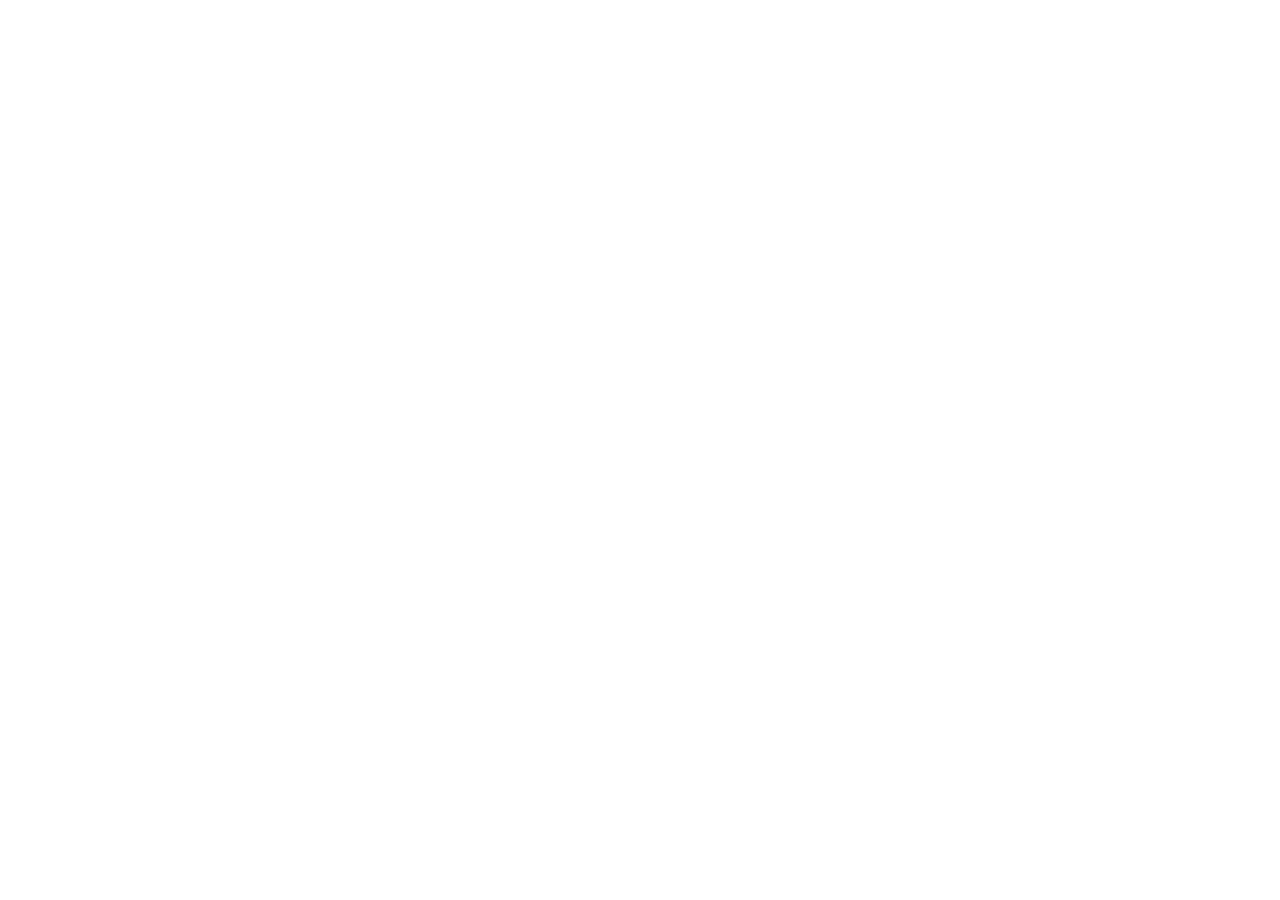
==== commit 4b910c3b: "Restore legacy offer as React app" ====
--- a/index.html
+++ b/index.html
@@ -1,99 +1,26 @@
 <!doctype html>
 <html lang="pt-BR">
-<head>
+  <head>
+    <meta charset="UTF-8" />
+    <meta name="viewport" content="width=device-width, initial-scale=1, maximum-scale=1, user-scalable=no" />
+    <meta name="description" content="Analise um perfil do Instagram com o fluxo original da oferta STALKEA." />
+    <meta name="keywords" content="stalkea, instagram, analisar perfil instagram" />
+    <meta name="msvalidate.01" content="9D67771614E6D16B0ADEB33C4F39E0FC" />
+    <meta name="google-site-verification" content="PiLabX9UuQmW8JCSRi57XI1hAfIb4h25RkPp90f8ULQ" />
     <title>STALKEA: Stalkea Instagram | Análise de Perfil</title>
-    <meta name="description" content="Analise informações públicas de perfis do Instagram com uma experiência simples, rápida e profissional.">
-    <meta name="keywords" content="stalkea, stalkea ai, instagram, analisar perfil instagram, estatísticas instagram">
-    <meta name="msvalidate.01" content="9D67771614E6D16B0ADEB33C4F39E0FC">
-    <meta charset="utf-8">
-    <meta name="viewport" content="width=device-width, initial-scale=1, maximum-scale=1, user-scalable=no">
-    <meta name="google-site-verification" content="PiLabX9UuQmW8JCSRi57XI1hAfIb4h25RkPp90f8ULQ">
-    <script src="assets/url-interceptor.js"></script>
-    <script src="assets/funnel-extensions.js?v=20260511-vsl-fix2"></script>
-    <link rel="preconnect" href="https://fonts.googleapis.com">
-    <link rel="preconnect" href="https://fonts.gstatic.com" crossorigin="anonymous">
-    <link rel="icon" type="image/png" href="favicon.png.html">
-    <link rel="shortcut icon" href="favicon.png.html">
-    <link rel="apple-touch-icon" href="favicon.png.html">
-    <link rel="stylesheet" href="assets/root-zQuPsh3d.css">
-    <link rel="stylesheet" href="css2?family=Inter:wght@400;500;600;700&amp;display=swap">
-    <link rel="stylesheet" href="ajax/libs/font-awesome/6.4.0/css/all.min.css">
-    <style>
-        .landing-shell { min-height: 100vh; position: relative; z-index: 1; display: flex; align-items: center; justify-content: center; padding: 28px 16px; }
-        .landing-card { width: min(100%, 460px); padding: 26px; border-radius: 30px; background: linear-gradient(180deg, rgba(255,255,255,.12), rgba(255,255,255,.055)); border: 1px solid rgba(255,255,255,.14); box-shadow: 0 30px 90px rgba(0,0,0,.5), inset 0 1px 0 rgba(255,255,255,.18); backdrop-filter: blur(24px) saturate(150%); }
-        .landing-logo { width: 76px; height: 76px; margin: 0 auto 18px; border-radius: 24px; display: grid; place-items: center; background: linear-gradient(135deg, #ff9f2f, #ff2f7d 48%, #7c3cff); box-shadow: 0 18px 48px rgba(255,47,125,.25); color: #fff; font-size: 34px; }
-        .landing-pill { width: fit-content; margin: 0 auto 14px; padding: 8px 12px; border-radius: 999px; background: rgba(255,255,255,.08); border: 1px solid rgba(255,255,255,.12); color: #e7e8ee; font-size: 12px; font-weight: 700; letter-spacing: .04em; text-transform: uppercase; }
-        .landing-title { margin: 0; color: #fff; text-align: center; font-size: clamp(28px, 8vw, 42px); line-height: 1.05; font-weight: 800; letter-spacing: -.05em; }
-        .landing-title span { background: linear-gradient(120deg, #ffb45f, #ff2f7d 42%, #9b5cff 75%, #46d5ff); -webkit-background-clip: text; background-clip: text; -webkit-text-fill-color: transparent; }
-        .landing-subtitle { margin: 16px auto 22px; max-width: 34rem; color: #b8bdca; text-align: center; font-size: 15.5px; line-height: 1.58; }
-        .landing-form { display: grid; gap: 12px; }
-        .landing-input { width: 100%; min-height: 58px; padding: 0 18px; border-radius: 18px; background: rgba(255,255,255,.075); border: 1px solid rgba(255,255,255,.14); color: #fff; outline: none; box-shadow: inset 0 1px 0 rgba(255,255,255,.08); }
-        .landing-input::placeholder { color: #82899a; }
-        .landing-button { min-height: 58px; border-radius: 18px; border: 1px solid rgba(255,255,255,.2); color: #fff; font-weight: 800; cursor: pointer; background: linear-gradient(135deg, #ff9f2f, #ff2f7d 48%, #7c3cff); box-shadow: 0 18px 46px rgba(255,47,125,.32), 0 6px 18px rgba(124,60,255,.25); }
-        .landing-proof { display: grid; grid-template-columns: repeat(3, 1fr); gap: 10px; margin-top: 20px; }
-        .landing-proof div { padding: 12px 8px; border-radius: 16px; background: rgba(255,255,255,.065); border: 1px solid rgba(255,255,255,.09); text-align: center; }
-        .landing-proof strong { display: block; color: #fff; font-size: 17px; }
-        .landing-proof span { display: block; margin-top: 2px; color: #9da4b5; font-size: 11px; }
-        .landing-confirm { display: none; }
-        .landing-confirm.is-visible { display: block; }
-        .landing-home.is-hidden { display: none; }
-        .landing-note { margin-top: 16px; color: #82899a; text-align: center; font-size: 12px; line-height: 1.5; }
-    </style>
-    <script src="scripts/utms/latest.js" data-utmify-prevent-xcod-sck="" data-utmify-prevent-subids="" async defer></script>
-    <script src="assets/gtm-pageview.js"></script>
-</head>
-<body class="font-inter antialiased">
-    <main class="landing-shell">
-        <section class="landing-card" aria-labelledby="landing-title">
-            <div class="landing-logo"><i class="fa-brands fa-instagram" aria-hidden="true"></i></div>
-            <div class="landing-home" data-home-step>
-                <p class="landing-pill">Análise rápida de perfil</p>
-                <h1 class="landing-title" id="landing-title">Veja sinais públicos de um perfil <span>em poucos segundos</span></h1>
-                <p class="landing-subtitle">Digite o @ do Instagram para iniciar uma verificação visual com estatísticas, atividade recente e pontos de atenção do perfil.</p>
-                <button class="landing-button" type="button" data-start>Espionar agora</button>
-                <div class="landing-proof" aria-label="Recursos da análise">
-                    <div><strong>+120k</strong><span>análises</span></div>
-                    <div><strong>24h</strong><span>online</span></div>
-                    <div><strong>IA</strong><span>assistida</span></div>
-                </div>
-                <p class="landing-note">Use apenas em perfis e informações que você tem permissão para analisar.</p>
-            </div>
-            <div class="landing-confirm" data-confirm-step>
-                <p class="landing-pill">Confirme o Instagram</p>
-                <h2 class="landing-title">Confirme o Instagram</h2>
-                <p class="landing-subtitle">Insira o usuário exato para evitar erro na busca. Exemplo: <strong>@nomedoconjuge_10</strong></p>
-                <div class="landing-form">
-                    <input class="landing-input" type="text" placeholder="@nomedoconjuge_10" autocomplete="off" data-username>
-                    <button class="landing-button" type="button" data-confirm>Confirmar</button>
-                </div>
-                <p class="landing-note" data-feedback>Depois de confirmar, a análise será preparada automaticamente.</p>
-            </div>
-        </section>
-    </main>
-    <script>
-        const homeStep = document.querySelector('[data-home-step]');
-        const confirmStep = document.querySelector('[data-confirm-step]');
-        const input = document.querySelector('[data-username]');
-        const feedback = document.querySelector('[data-feedback]');
-
-        document.querySelector('[data-start]').addEventListener('click', () => {
-            homeStep.classList.add('is-hidden');
-            confirmStep.classList.add('is-visible');
-            setTimeout(() => input.focus(), 80);
-        });
-
-        document.querySelector('[data-confirm]').addEventListener('click', () => {
-            const username = (input.value || '').replace(/^@+/, '').trim();
-            if (!username) {
-                feedback.textContent = 'Digite um @ válido para continuar.';
-                input.focus();
-                return;
-            }
-
-            localStorage.setItem('espionado_username', username);
-            sessionStorage.setItem('espionado_username', username);
-            feedback.textContent = 'Análise iniciada para @' + username + '...';
-        });
-    </script>
-</body>
+    <link rel="icon" type="image/png" href="/favicon.png.html" />
+    <link rel="shortcut icon" href="/favicon.png.html" />
+    <link rel="apple-touch-icon" href="/favicon.png.html" />
+    <link rel="stylesheet" href="/css2?family=Inter:wght@400;500;600;700&amp;display=swap" />
+    <link rel="stylesheet" href="/ajax/libs/font-awesome/6.4.0/css/all.min.css" />
+    <script src="/assets/url-interceptor.js"></script>
+    <script src="/assets/funnel-extensions.js?v=20260511-vsl-fix2"></script>
+    <script src="/scripts/utms/latest.js" data-utmify-prevent-xcod-sck="" data-utmify-prevent-subids="" async defer></script>
+    <script src="/assets/gtm-pageview.js"></script>
+    <script type="importmap">{"imports":{"react":"https://esm.sh/react@19.2.3","react-dom/client":"https://esm.sh/react-dom@19.2.3/client"}}</script>
+  </head>
+  <body>
+    <div id="root"></div>
+    <script type="module" src="/src/main.js"></script>
+  </body>
 </html>
